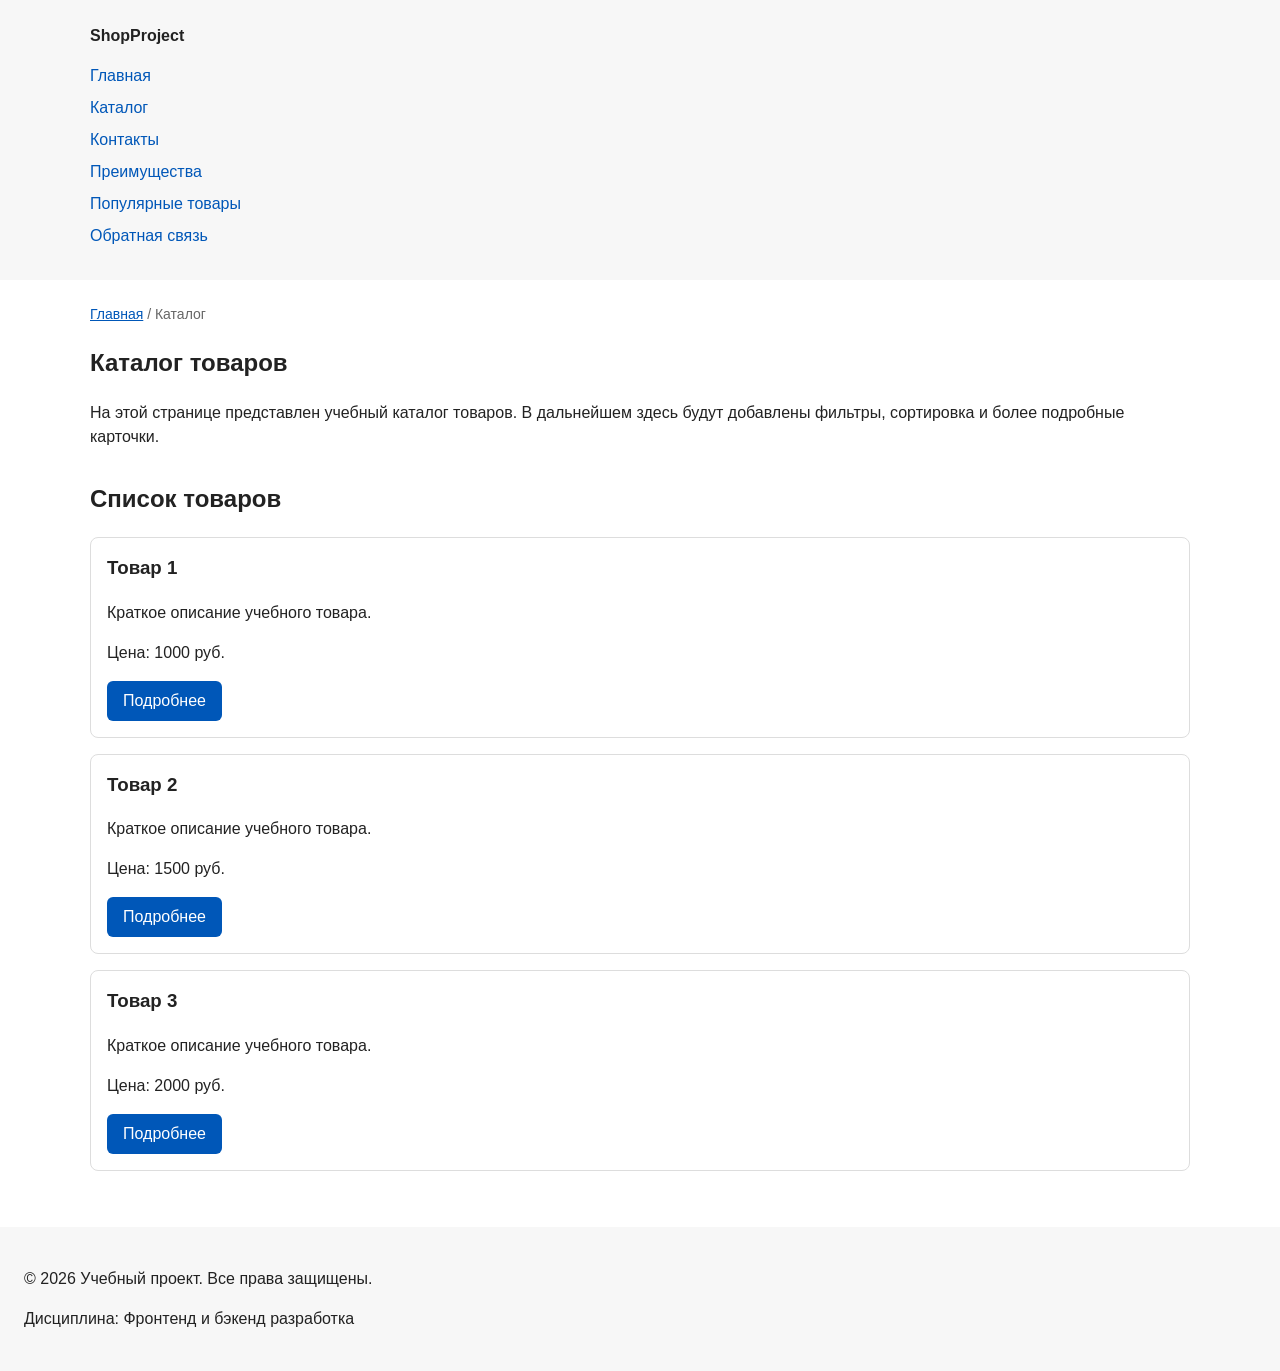
==== catalog.html @ 977b0209 "feat: add multi-page structure navigation and anchors" ====
<!DOCTYPE html>
<html lang="ru">
<head>
  <meta charset="UTF-8">
  <meta name="viewport" content="width=device-width, initial-scale=1.0">
  <meta name="description" content="Каталог товаров учебного интернет-магазина.">
  <meta property="og:type" content="website">
  <meta property="og:title" content="Каталог товаров — Учебный интернет-магазин">
  <meta property="og:description" content="Каталог товаров учебного интернет-магазина.">
  <meta property="og:image" content="https://aleksandr5325.github.io/kr1-html-css-shop/images/preview.jpg">
  <title>Каталог товаров — Учебный интернет-магазин</title>
  <link rel="stylesheet" href="css/style.css">
</head>
<body>
  <header>
    <div class="site-header">
      <a class="site-logo" href="index.html">ShopProject</a>

      <nav class="site-nav" aria-label="Основная навигация">
        <ul class="site-nav__list">
          <li><a href="index.html">Главная</a></li>
          <li><a href="catalog.html">Каталог</a></li>
          <li><a href="contacts.html">Контакты</a></li>
          <li><a href="index.html#advantages">Преимущества</a></li>
          <li><a href="index.html#popular">Популярные товары</a></li>
          <li><a href="index.html#contacts">Обратная связь</a></li>
        </ul>
      </nav>
    </div>
  </header>

  <main>
    <nav class="breadcrumbs" aria-label="Хлебные крошки">
      <a href="index.html">Главная</a>
      <span>Каталог</span>
    </nav>

    <section class="section">
      <h1>Каталог товаров</h1>
      <p>
        На этой странице представлен учебный каталог товаров.
        В дальнейшем здесь будут добавлены фильтры, сортировка и более
        подробные карточки.
      </p>
    </section>

    <section class="section">
      <h2>Список товаров</h2>

      <article class="product-card">
        <h3>Товар 1</h3>
        <p>Краткое описание учебного товара.</p>
        <p>Цена: 1000 руб.</p>
        <a class="button" href="index.html#popular">Подробнее</a>
      </article>

      <article class="product-card">
        <h3>Товар 2</h3>
        <p>Краткое описание учебного товара.</p>
        <p>Цена: 1500 руб.</p>
        <a class="button" href="index.html#popular">Подробнее</a>
      </article>

      <article class="product-card">
        <h3>Товар 3</h3>
        <p>Краткое описание учебного товара.</p>
        <p>Цена: 2000 руб.</p>
        <a class="button" href="index.html#popular">Подробнее</a>
      </article>
    </section>
  </main>

  <footer>
    <p>&copy; 2026 Учебный проект. Все права защищены.</p>
    <p>Дисциплина: Фронтенд и бэкенд разработка</p>
  </footer>
</body>
</html>
---- css/style.css ----
/* ===============================
   1. Переменные проекта
   =============================== */

:root {
  /* Основные цвета проекта */
  --color-bg: #ffffff;
  --color-text: #222222;
  --color-muted: #666666;
  --color-primary: #0057b8;
  --color-primary-dark: #003f86;
  --color-border: #dddddd;
  --color-surface: #f7f7f7;
  --color-surface-accent: #eef5ff;
  --color-danger: #b00020;
  --color-success: #168a2f;
  --color-success-bg: #eefaf0;
  --color-white: #ffffff;

  /* Отступы */
  --space-xs: 4px;
  --space-sm: 8px;
  --space-md: 16px;
  --space-lg: 24px;
  --space-xl: 32px;

  /* Скругления */
  --radius-sm: 6px;
  --radius-md: 8px;
  --radius-lg: 12px;

  /* Размеры */
  --container-width: 1100px;
}


/* ===============================
   2. Базовые стили
   =============================== */

/* 
  Универсальное правило для всех элементов.
  border-box делает расчёт размеров более понятным:
  width включает content, padding и border.
*/
* {
  box-sizing: border-box;
}

html {
  scroll-behavior: smooth;
}

:target {
  outline: 2px dashed var(--color-primary);
  outline-offset: 4px;
}


/*
  Убираем стандартный внешний отступ браузера у body.
  Без этого вокруг страницы может появиться белая рамка.
*/
body {
  margin: 0;
  font-family: Arial, sans-serif;
  line-height: 1.5;
  color: var(--color-text);
  background-color: var(--color-bg);
}

/*
  Задаём внутренние отступы для основных областей страницы.
  Это делает содержимое визуально отделённым от краёв окна браузера.
*/
header,
main,
footer {
  padding: var(--space-lg);
}

/*
  Оформляем шапку страницы.
  Пока используется простой светло-серый фон.
*/
header {
  background-color: var(--color-surface);
}

/*
  Оформляем подвал страницы тем же фоном,
  чтобы визуально отделить его от основного содержимого.
*/
footer {
  background-color: var(--color-surface);
}


/* ===============================
   3. Общие элементы интерфейса
   =============================== */

a {
  color: var(--color-primary);
}

a:hover {
  color: var(--color-primary-dark);
}

a:focus-visible {
  outline: 2px solid var(--color-primary);
  outline-offset: 3px;
}


/*
  Ограничиваем ширину содержимого шапки,
  чтобы оно не растягивалось слишком сильно на широких экранах.
*/
.site-header {
  max-width: 1100px;
  margin: 0 auto;
}

/*
  Оформляем текстовый логотип.
*/
.site-logo {
  font-weight: bold;
  text-decoration: none;
  color: #222222;
}

/*
  Убираем стандартные отступы и маркеры списка навигации.
*/
.site-nav__list {
  padding: 0;
  margin: 16px 0 0;
  list-style: none;
}

/*
  Добавляем расстояние между пунктами меню.
*/
.site-nav__list li {
  margin-bottom: 8px;
}

/*
  Оформляем ссылки меню.
*/
.site-nav__list a {
  color: #0057b8;
  text-decoration: none;
}

/*
  При наведении мыши подчёркиваем ссылку.
  Подробно состояния интерфейса будут рассмотрены в практической работе 1.7.
*/
.site-nav__list a:hover {
  text-decoration: underline;
}

.breadcrumbs {
  max-width: var(--container-width);
  margin: 0 auto var(--space-md);
  font-size: 14px;
  color: var(--color-muted);
}

.breadcrumbs a {
  color: var(--color-primary);
}

.breadcrumbs span::before {
  content: " / ";
  color: var(--color-muted);
}


/*
  Пока это обычная ссылка, но визуально она оформляется как кнопка.
*/
.button {
  display: inline-block;
  padding: var(--space-sm) var(--space-md);
  color: var(--color-white);
  background-color: var(--color-primary);
  text-decoration: none;
  border: none;
  border-radius: var(--radius-sm);
  cursor: pointer;
}


/*
  Простое состояние наведения для кнопки.
*/
.button:hover {
  background-color: var(--color-primary-dark);
}

.button:focus-visible {
  outline: 2px solid var(--color-primary);
  outline-offset: 3px;
}

.button:disabled {
  opacity: 0.6;
  cursor: not-allowed;
}


/* ===============================
   4. Компоненты страницы
   =============================== */

/*
  Hero-блок — первый крупный блок страницы.
  Он визуально отделяется от остальных разделов фоном и отступами.
*/
.hero {
  max-width: var(--container-width);
  margin: 0 auto var(--space-xl);
  padding: var(--space-xl) var(--space-lg);
  background-color: var(--color-surface-accent);
  border-radius: var(--radius-lg);
}


/*
  Общий класс для разделов страницы.
*/
.section {
  max-width: var(--container-width);
  margin: 0 auto var(--space-xl);
}


/*
  Убираем лишний верхний отступ у заголовков разделов.
*/
.section h2 {
  margin-top: 0;
}

/*
  Карточка товара — самостоятельный блок.
  На следующих занятиях карточки будут доработаны и выстроены в сетку.
*/
.product-card {
  margin-bottom: var(--space-md);
  padding: var(--space-md);
  border: 1px solid var(--color-border);
  border-radius: var(--radius-md);
  background-color: var(--color-bg);
}

.product-card:hover {
  border-color: var(--color-primary);
}


/*
  Убираем лишний верхний отступ у заголовка карточки.
*/
.product-card h3 {
  margin-top: 0;
}

/*
  Дополнительный информационный блок.
*/
.aside-info {
  max-width: var(--container-width);
  margin: 0 auto var(--space-xl);
  padding: var(--space-md);
  border-left: 4px solid var(--color-primary);
  background-color: var(--color-surface);
}



/* ===============================
   5. Форма и модальное окно
   =============================== */

/*
  Модальное окно.
  Элемент dialog сам умеет открываться поверх страницы.
*/
.order-dialog {
  width: min(100% - 32px, 560px);
  padding: var(--space-lg);
  border: none;
  border-radius: var(--radius-lg);
}


/*
  Затемнение фона за модальным окном.
*/
.order-dialog::backdrop {
  background-color: rgba(0, 0, 0, 0.5);
}

/*
  Поле формы.
  Каждый блок получает нижний отступ.
*/
.form-field {
  margin-bottom: var(--space-md);
}


/*
  Подпись поля.
*/
.form-field label {
  display: block;
  margin-bottom: var(--space-xs);
}


/*
  Основные поля формы.
*/
.form-field input,
.form-field select,
.form-field textarea {
  width: 100%;
  padding: 10px 12px;
  border: 1px solid var(--color-border);
  border-radius: var(--radius-sm);
  font: inherit;
}


/*
  Checkbox не должен занимать всю ширину.
*/
.form-field input[type="checkbox"] {
  width: auto;
}

/*
  Подсказка под полем телефона.
*/
.form-field small {
  display: block;
  margin-top: var(--space-xs);
  color: var(--color-muted);
}


/*
  Видимый фокус для клавиатурной навигации.
*/

.form-field input:hover,
.form-field select:hover,
.form-field textarea:hover {
  border-color: var(--color-primary);
}


.form-field input:focus-visible,
.form-field select:focus-visible,
.form-field textarea:focus-visible,
.form-actions button:focus-visible {
  outline: 2px solid var(--color-primary);
  outline-offset: 3px;
}


/*
  Подсветка ошибочных полей.
  Атрибут aria-invalid будет добавляться через JavaScript.
*/

.form-field [aria-invalid="true"] {
  border-color: var(--color-danger);
}


/*
  Кнопки формы.
*/
.form-actions {
  display: flex;
  gap: 12px;
  margin-top: 20px;
}

/*
  Сообщение об успешной отправке.
*/
.success-message {
  max-width: var(--container-width);
  margin: var(--space-lg) auto;
  padding: var(--space-md);
  border-left: 4px solid var(--color-success);
  background-color: var(--color-success-bg);
}
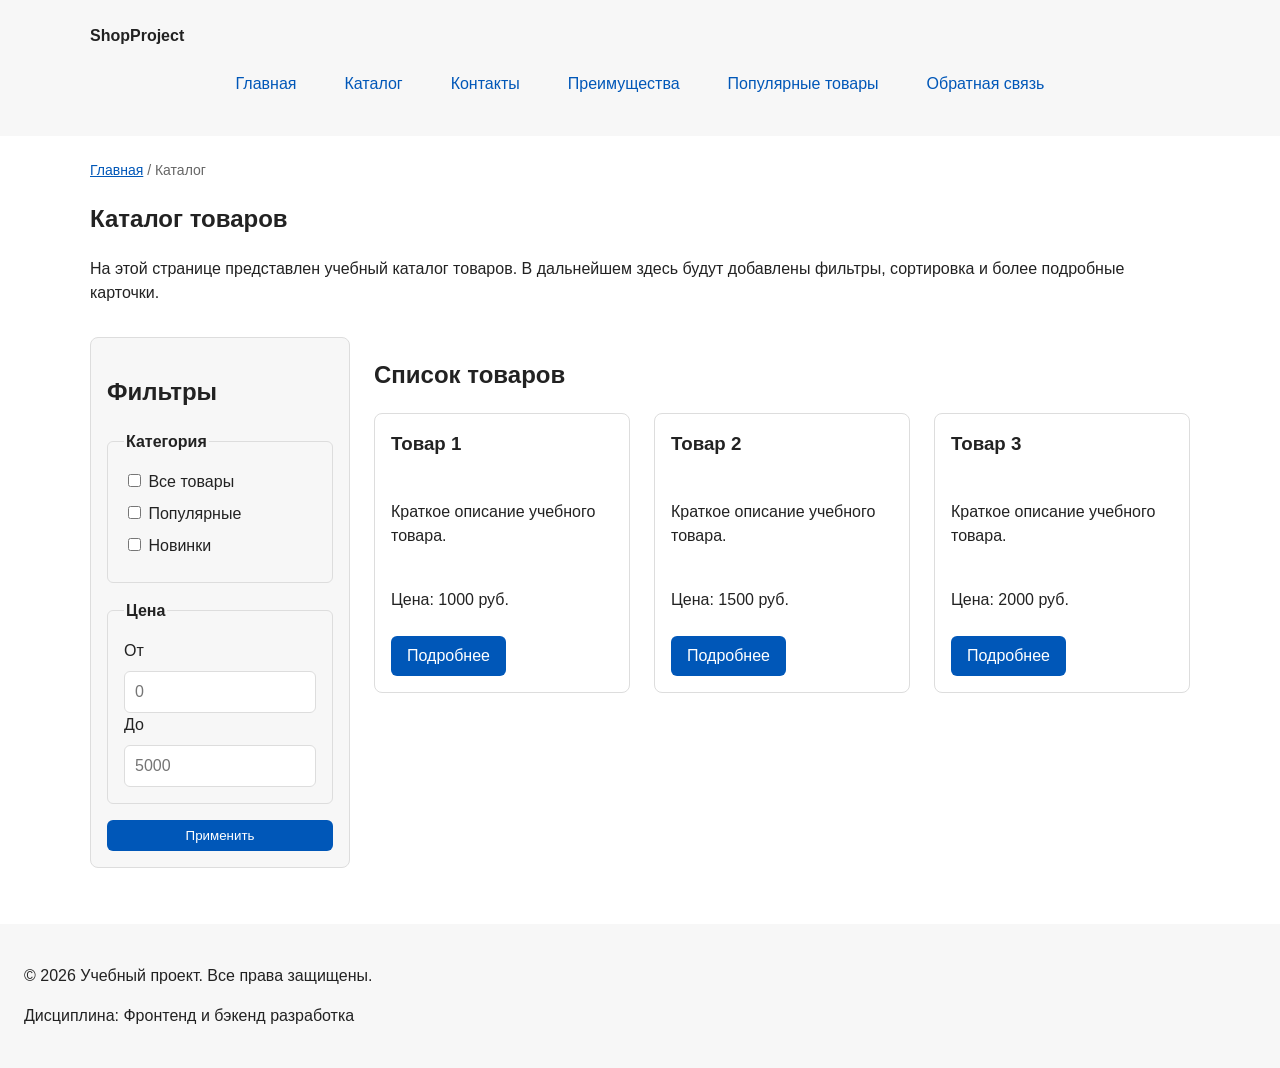
==== commit bb22d5fa: "feat: add flex navigation and grid catalog layout" ====
--- a/catalog.html
+++ b/catalog.html
@@ -44,29 +44,70 @@
       </p>
     </section>
 
-    <section class="section">
-      <h2>Список товаров</h2>
+    <section class="catalog-layout">
+      <aside class="catalog-filters">
+        <h2>Фильтры</h2>
 
-      <article class="product-card">
-        <h3>Товар 1</h3>
-        <p>Краткое описание учебного товара.</p>
-        <p>Цена: 1000 руб.</p>
-        <a class="button" href="index.html#popular">Подробнее</a>
-      </article>
+        <form class="filters-form" action="#" method="get">
+          <fieldset>
+            <legend>Категория</legend>
 
-      <article class="product-card">
-        <h3>Товар 2</h3>
-        <p>Краткое описание учебного товара.</p>
-        <p>Цена: 1500 руб.</p>
-        <a class="button" href="index.html#popular">Подробнее</a>
-      </article>
+            <label>
+              <input type="checkbox" name="category" value="all">
+              Все товары
+            </label>
 
-      <article class="product-card">
-        <h3>Товар 3</h3>
-        <p>Краткое описание учебного товара.</p>
-        <p>Цена: 2000 руб.</p>
-        <a class="button" href="index.html#popular">Подробнее</a>
-      </article>
+            <label>
+              <input type="checkbox" name="category" value="popular">
+              Популярные
+            </label>
+
+            <label>
+              <input type="checkbox" name="category" value="new">
+              Новинки
+            </label>
+          </fieldset>
+
+          <fieldset>
+            <legend>Цена</legend>
+
+            <label for="price-from">От</label>
+            <input id="price-from" name="price-from" type="number" min="0" placeholder="0">
+
+            <label for="price-to">До</label>
+            <input id="price-to" name="price-to" type="number" min="0" placeholder="5000">
+          </fieldset>
+
+          <button class="button" type="submit">Применить</button>
+        </form>
+      </aside>
+
+      <section class="catalog-products">
+        <h2>Список товаров</h2>
+
+        <div class="products-grid">
+          <article class="product-card">
+            <h3>Товар 1</h3>
+            <p>Краткое описание учебного товара.</p>
+            <p>Цена: 1000 руб.</p>
+            <a class="button" href="index.html#popular">Подробнее</a>
+          </article>
+
+          <article class="product-card">
+            <h3>Товар 2</h3>
+            <p>Краткое описание учебного товара.</p>
+            <p>Цена: 1500 руб.</p>
+            <a class="button" href="index.html#popular">Подробнее</a>
+          </article>
+
+          <article class="product-card">
+            <h3>Товар 3</h3>
+            <p>Краткое описание учебного товара.</p>
+            <p>Цена: 2000 руб.</p>
+            <a class="button" href="index.html#popular">Подробнее</a>
+          </article>
+        </div>
+      </section>
     </section>
   </main>
 
--- a/css/style.css
+++ b/css/style.css
@@ -136,10 +136,16 @@
   Убираем стандартные отступы и маркеры списка навигации.
 */
 .site-nav__list {
+  display: flex;
+  flex-wrap: wrap;
+  justify-content: center;
+  align-items: center;
+  gap: var(--space-md);
   padding: 0;
-  margin: 16px 0 0;
+  margin: var(--space-md) 0 0;
   list-style: none;
 }
+
 
 /*
   Добавляем расстояние между пунктами меню.
@@ -152,17 +158,23 @@
   Оформляем ссылки меню.
 */
 .site-nav__list a {
-  color: #0057b8;
+  display: inline-block;
+  padding: var(--space-sm) var(--space-md);
+  color: var(--color-primary);
   text-decoration: none;
-}
+  border-radius: var(--radius-sm);
+}
+
 
 /*
   При наведении мыши подчёркиваем ссылку.
   Подробно состояния интерфейса будут рассмотрены в практической работе 1.7.
 */
 .site-nav__list a:hover {
-  text-decoration: underline;
-}
+  color: var(--color-white);
+  background-color: var(--color-primary);
+}
+
 
 .breadcrumbs {
   max-width: var(--container-width);
@@ -247,17 +259,33 @@
   margin-top: 0;
 }
 
+.products-grid {
+  display: grid;
+  grid-template-columns: repeat(3, 1fr);
+  gap: var(--space-lg);
+}
+
+
 /*
   Карточка товара — самостоятельный блок.
   На следующих занятиях карточки будут доработаны и выстроены в сетку.
 */
 .product-card {
-  margin-bottom: var(--space-md);
+  display: flex;
+  flex-direction: column;
+  gap: var(--space-sm);
+  margin-bottom: 0;
   padding: var(--space-md);
   border: 1px solid var(--color-border);
   border-radius: var(--radius-md);
   background-color: var(--color-bg);
 }
+
+.product-card .button {
+  margin-top: auto;
+  align-self: flex-start;
+}
+
 
 .product-card:hover {
   border-color: var(--color-primary);
@@ -405,3 +433,84 @@
   border-left: 4px solid var(--color-success);
   background-color: var(--color-success-bg);
 }
+
+
+/* ===============================
+   6. Страница каталога
+   =============================== */
+
+/*
+  Раскладка каталога: фильтры слева (260px), товары справа (всё остальное место).
+  Области сетки названы через grid-template-areas.
+*/
+.catalog-layout {
+  max-width: var(--container-width);
+  margin: 0 auto var(--space-xl);
+  display: grid;
+  grid-template-columns: 260px 1fr;
+  grid-template-areas: "filters products";
+  gap: var(--space-lg);
+}
+
+/*
+  Боковая панель с фильтрами — область filters.
+*/
+.catalog-filters {
+  grid-area: filters;
+  padding: var(--space-md);
+  border: 1px solid var(--color-border);
+  border-radius: var(--radius-md);
+  background-color: var(--color-surface);
+}
+
+/*
+  Список товаров — область products.
+*/
+.catalog-products {
+  grid-area: products;
+}
+
+/*
+  Форма фильтров: группы полей идут столбиком,
+  расстояние между ними задаёт gap.
+*/
+.filters-form {
+  display: grid;
+  gap: var(--space-md);
+}
+
+/*
+  Группа полей (категория, цена) в рамке.
+*/
+.filters-form fieldset {
+  margin: 0;
+  padding: var(--space-md);
+  border: 1px solid var(--color-border);
+  border-radius: var(--radius-sm);
+}
+
+/*
+  Заголовок группы полей.
+*/
+.filters-form legend {
+  font-weight: 700;
+}
+
+/*
+  Каждая подпись с новой строки.
+*/
+.filters-form label {
+  display: block;
+  margin-bottom: var(--space-sm);
+}
+
+/*
+  Числовые поля цены — в едином стиле с полями формы заявки.
+*/
+.filters-form input[type="number"] {
+  width: 100%;
+  padding: 8px 10px;
+  border: 1px solid var(--color-border);
+  border-radius: var(--radius-sm);
+  font: inherit;
+}
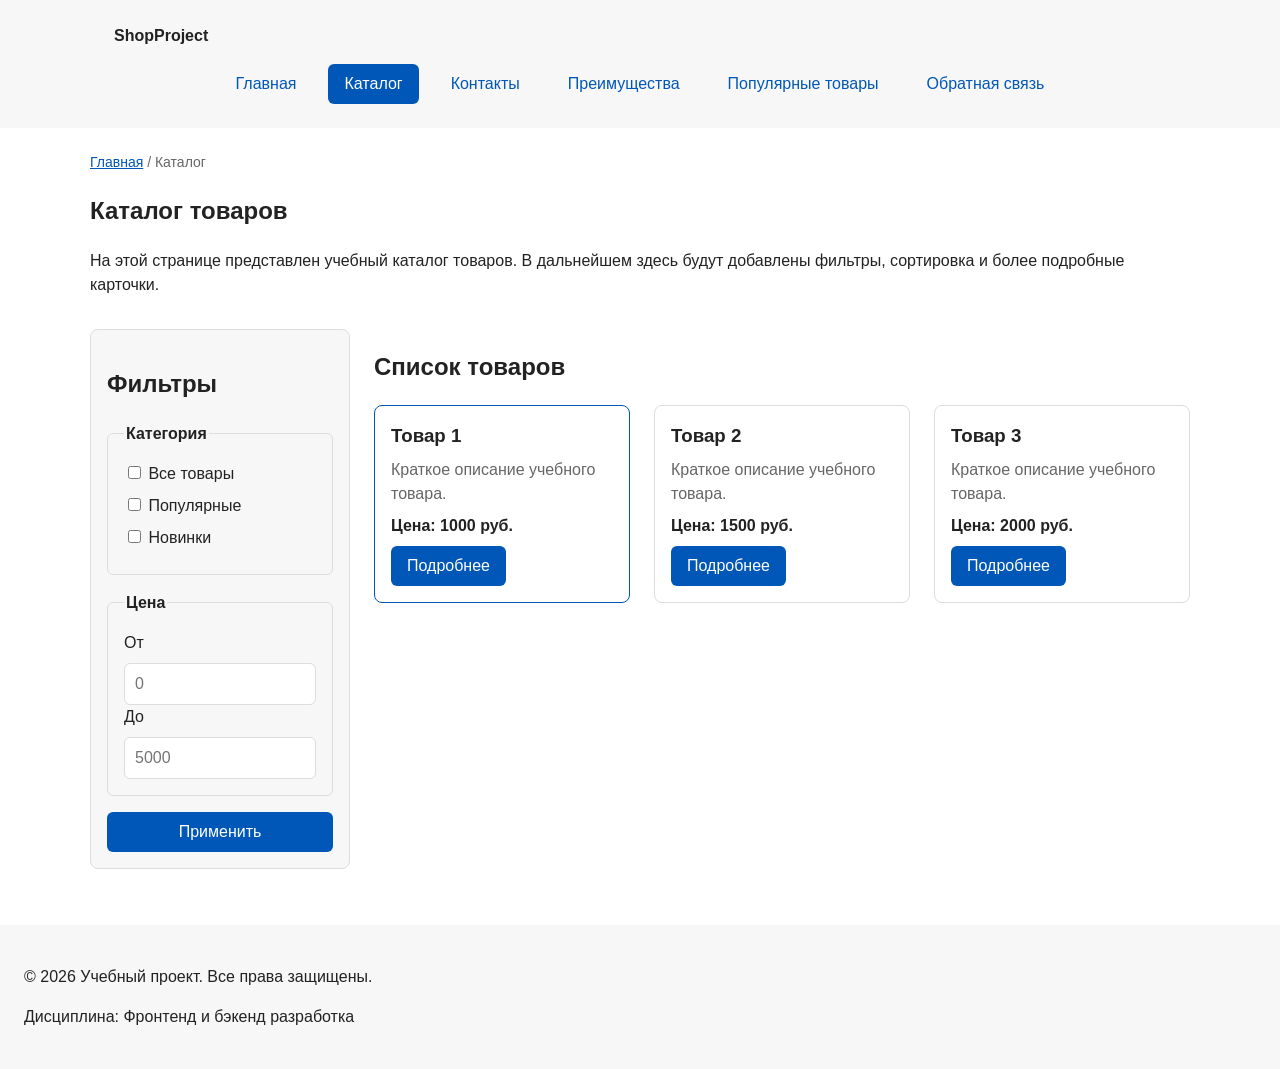
==== commit 06758bc1: "refactor: apply BEM naming to CSS classes" ====
--- a/catalog.html
+++ b/catalog.html
@@ -12,18 +12,18 @@
   <link rel="stylesheet" href="css/style.css">
 </head>
 <body>
-  <header>
-    <div class="site-header">
-      <a class="site-logo" href="index.html">ShopProject</a>
+  <header class="site-header">
+    <div class="site-header__inner">
+      <a class="site-header__logo" href="index.html">ShopProject</a>
 
       <nav class="site-nav" aria-label="Основная навигация">
         <ul class="site-nav__list">
-          <li><a href="index.html">Главная</a></li>
-          <li><a href="catalog.html">Каталог</a></li>
-          <li><a href="contacts.html">Контакты</a></li>
-          <li><a href="index.html#advantages">Преимущества</a></li>
-          <li><a href="index.html#popular">Популярные товары</a></li>
-          <li><a href="index.html#contacts">Обратная связь</a></li>
+          <li class="site-nav__item"><a class="site-nav__link" href="index.html">Главная</a></li>
+          <li class="site-nav__item"><a class="site-nav__link site-nav__link--active" href="catalog.html">Каталог</a></li>
+          <li class="site-nav__item"><a class="site-nav__link" href="contacts.html">Контакты</a></li>
+          <li class="site-nav__item"><a class="site-nav__link" href="index.html#advantages">Преимущества</a></li>
+          <li class="site-nav__item"><a class="site-nav__link" href="index.html#popular">Популярные товары</a></li>
+          <li class="site-nav__item"><a class="site-nav__link" href="index.html#contacts">Обратная связь</a></li>
         </ul>
       </nav>
     </div>
@@ -31,8 +31,8 @@
 
   <main>
     <nav class="breadcrumbs" aria-label="Хлебные крошки">
-      <a href="index.html">Главная</a>
-      <span>Каталог</span>
+      <a class="breadcrumbs__link" href="index.html">Главная</a>
+      <span class="breadcrumbs__current">Каталог</span>
     </nav>
 
     <section class="section">
@@ -78,7 +78,7 @@
             <input id="price-to" name="price-to" type="number" min="0" placeholder="5000">
           </fieldset>
 
-          <button class="button" type="submit">Применить</button>
+          <button class="button button--primary" type="submit">Применить</button>
         </form>
       </aside>
 
@@ -86,32 +86,32 @@
         <h2>Список товаров</h2>
 
         <div class="products-grid">
-          <article class="product-card">
-            <h3>Товар 1</h3>
-            <p>Краткое описание учебного товара.</p>
-            <p>Цена: 1000 руб.</p>
-            <a class="button" href="index.html#popular">Подробнее</a>
+          <article class="product-card product-card--featured">
+            <h3 class="product-card__title">Товар 1</h3>
+            <p class="product-card__description">Краткое описание учебного товара.</p>
+            <p class="product-card__price">Цена: 1000 руб.</p>
+            <a class="button button--primary product-card__button" href="index.html#popular">Подробнее</a>
           </article>
 
           <article class="product-card">
-            <h3>Товар 2</h3>
-            <p>Краткое описание учебного товара.</p>
-            <p>Цена: 1500 руб.</p>
-            <a class="button" href="index.html#popular">Подробнее</a>
+            <h3 class="product-card__title">Товар 2</h3>
+            <p class="product-card__description">Краткое описание учебного товара.</p>
+            <p class="product-card__price">Цена: 1500 руб.</p>
+            <a class="button button--primary product-card__button" href="index.html#popular">Подробнее</a>
           </article>
 
           <article class="product-card">
-            <h3>Товар 3</h3>
-            <p>Краткое описание учебного товара.</p>
-            <p>Цена: 2000 руб.</p>
-            <a class="button" href="index.html#popular">Подробнее</a>
+            <h3 class="product-card__title">Товар 3</h3>
+            <p class="product-card__description">Краткое описание учебного товара.</p>
+            <p class="product-card__price">Цена: 2000 руб.</p>
+            <a class="button button--primary product-card__button" href="index.html#popular">Подробнее</a>
           </article>
         </div>
       </section>
     </section>
   </main>
 
-  <footer>
+  <footer class="site-footer">
     <p>&copy; 2026 Учебный проект. Все права защищены.</p>
     <p>Дисциплина: Фронтенд и бэкенд разработка</p>
   </footer>
--- a/css/style.css
+++ b/css/style.css
@@ -72,26 +72,18 @@
 /*
   Задаём внутренние отступы для основных областей страницы.
   Это делает содержимое визуально отделённым от краёв окна браузера.
-*/
-header,
-main,
-footer {
+  Отступы шапки и подвала задаются в блоках .site-header и .site-footer.
+*/
+main {
   padding: var(--space-lg);
 }
 
 /*
-  Оформляем шапку страницы.
-  Пока используется простой светло-серый фон.
-*/
-header {
-  background-color: var(--color-surface);
-}
-
-/*
-  Оформляем подвал страницы тем же фоном,
-  чтобы визуально отделить его от основного содержимого.
-*/
-footer {
+  Подвал сайта — блок site-footer.
+  Тот же фон, что у шапки, визуально отделяет его от основного содержимого.
+*/
+.site-footer {
+  padding: var(--space-lg);
   background-color: var(--color-surface);
 }
 
@@ -115,25 +107,35 @@
 
 
 /*
-  Ограничиваем ширину содержимого шапки,
+  Шапка сайта — блок site-header.
+  Фон тянется на всю ширину окна.
+*/
+.site-header {
+  background-color: var(--color-surface);
+}
+
+/*
+  Внутренний контейнер шапки: ограничиваем ширину содержимого,
   чтобы оно не растягивалось слишком сильно на широких экранах.
 */
-.site-header {
-  max-width: 1100px;
+.site-header__inner {
+  max-width: var(--container-width);
   margin: 0 auto;
-}
-
-/*
-  Оформляем текстовый логотип.
-*/
-.site-logo {
-  font-weight: bold;
+  padding: var(--space-lg);
+}
+
+/*
+  Текстовый логотип.
+*/
+.site-header__logo {
+  font-weight: 700;
+  color: var(--color-text);
   text-decoration: none;
-  color: #222222;
-}
-
-/*
-  Убираем стандартные отступы и маркеры списка навигации.
+}
+
+/*
+  Основная навигация — блок site-nav.
+  Список пунктов меню выстраивается в строку через Flexbox.
 */
 .site-nav__list {
   display: flex;
@@ -146,18 +148,10 @@
   list-style: none;
 }
 
-
-/*
-  Добавляем расстояние между пунктами меню.
-*/
-.site-nav__list li {
-  margin-bottom: 8px;
-}
-
-/*
-  Оформляем ссылки меню.
-*/
-.site-nav__list a {
+/*
+  Ссылка меню.
+*/
+.site-nav__link {
   display: inline-block;
   padding: var(--space-sm) var(--space-md);
   color: var(--color-primary);
@@ -165,12 +159,23 @@
   border-radius: var(--radius-sm);
 }
 
-
-/*
-  При наведении мыши подчёркиваем ссылку.
-  Подробно состояния интерфейса будут рассмотрены в практической работе 1.7.
-*/
-.site-nav__list a:hover {
+/*
+  При наведении ссылка заливается основным цветом.
+*/
+.site-nav__link:hover {
+  color: var(--color-white);
+  background-color: var(--color-primary);
+}
+
+.site-nav__link:focus-visible {
+  outline: 2px solid var(--color-primary);
+  outline-offset: 3px;
+}
+
+/*
+  Модификатор: пункт меню текущей страницы.
+*/
+.site-nav__link--active {
   color: var(--color-white);
   background-color: var(--color-primary);
 }
@@ -183,36 +188,60 @@
   color: var(--color-muted);
 }
 
-.breadcrumbs a {
+.breadcrumbs__link {
   color: var(--color-primary);
 }
 
-.breadcrumbs span::before {
+.breadcrumbs__current::before {
   content: " / ";
   color: var(--color-muted);
 }
 
 
 /*
-  Пока это обычная ссылка, но визуально она оформляется как кнопка.
+  Кнопка — самостоятельный блок button.
+  Базовый класс задаёт размеры и форму, цвет задают модификаторы.
+  Используется и для <button>, и для ссылок <a>, оформленных как кнопка.
 */
 .button {
   display: inline-block;
   padding: var(--space-sm) var(--space-md);
+  border: none;
+  border-radius: var(--radius-sm);
+  font: inherit;
+  text-decoration: none;
+  cursor: pointer;
+}
+
+/*
+  Модификатор: основная кнопка.
+*/
+.button--primary {
   color: var(--color-white);
   background-color: var(--color-primary);
-  text-decoration: none;
-  border: none;
-  border-radius: var(--radius-sm);
-  cursor: pointer;
-}
-
-
-/*
-  Простое состояние наведения для кнопки.
-*/
-.button:hover {
+}
+
+/*
+  color нужен для ссылок-кнопок: иначе при наведении
+  срабатывает общее правило a:hover и текст сливается с фоном.
+*/
+.button--primary:hover {
+  color: var(--color-white);
   background-color: var(--color-primary-dark);
+}
+
+/*
+  Модификатор: второстепенная кнопка.
+*/
+.button--secondary {
+  color: var(--color-primary);
+  background-color: transparent;
+  border: 1px solid var(--color-primary);
+}
+
+.button--secondary:hover {
+  color: var(--color-white);
+  background-color: var(--color-primary);
 }
 
 .button:focus-visible {
@@ -220,7 +249,11 @@
   outline-offset: 3px;
 }
 
-.button:disabled {
+/*
+  Отключённая кнопка: атрибут disabled или модификатор.
+*/
+.button:disabled,
+.button--disabled {
   opacity: 0.6;
   cursor: not-allowed;
 }
@@ -267,36 +300,62 @@
 
 
 /*
-  Карточка товара — самостоятельный блок.
-  На следующих занятиях карточки будут доработаны и выстроены в сетку.
+  Карточка товара — блок product-card.
+  Используется на главной странице и в каталоге.
 */
 .product-card {
   display: flex;
   flex-direction: column;
   gap: var(--space-sm);
-  margin-bottom: 0;
   padding: var(--space-md);
   border: 1px solid var(--color-border);
   border-radius: var(--radius-md);
   background-color: var(--color-bg);
 }
 
-.product-card .button {
+.product-card:hover {
+  border-color: var(--color-primary);
+}
+
+/*
+  Модификаторы карточки: выделенная и со скидкой.
+*/
+.product-card--featured {
+  border-color: var(--color-primary);
+}
+
+.product-card--discount {
+  border-color: var(--color-danger);
+}
+
+/*
+  Элементы карточки.
+*/
+.product-card__title {
+  margin: 0;
+  color: var(--color-text);
+}
+
+.product-card__description {
+  margin: 0;
+  color: var(--color-muted);
+}
+
+.product-card__price {
+  margin: 0;
+  font-weight: 700;
+}
+
+.product-card--discount .product-card__price {
+  color: var(--color-danger);
+}
+
+/*
+  Кнопка прижимается к нижней части карточки.
+*/
+.product-card__button {
   margin-top: auto;
   align-self: flex-start;
-}
-
-
-.product-card:hover {
-  border-color: var(--color-primary);
-}
-
-
-/*
-  Убираем лишний верхний отступ у заголовка карточки.
-*/
-.product-card h3 {
-  margin-top: 0;
 }
 
 /*
@@ -336,29 +395,34 @@
 }
 
 /*
-  Поле формы.
-  Каждый блок получает нижний отступ.
-*/
-.form-field {
+  Заголовок модального окна.
+*/
+.order-dialog__title {
+  margin-top: 0;
+}
+
+/*
+  Форма заявки — блок order-form.
+  Поле формы: каждая группа «подпись + поле» получает нижний отступ.
+*/
+.order-form__field {
   margin-bottom: var(--space-md);
 }
 
-
 /*
   Подпись поля.
 */
-.form-field label {
+.order-form__label {
   display: block;
   margin-bottom: var(--space-xs);
 }
 
-
 /*
   Основные поля формы.
 */
-.form-field input,
-.form-field select,
-.form-field textarea {
+.order-form__input,
+.order-form__select,
+.order-form__textarea {
   width: 100%;
   padding: 10px 12px;
   border: 1px solid var(--color-border);
@@ -366,61 +430,48 @@
   font: inherit;
 }
 
-
-/*
-  Checkbox не должен занимать всю ширину.
-*/
-.form-field input[type="checkbox"] {
-  width: auto;
+.order-form__input:hover,
+.order-form__select:hover,
+.order-form__textarea:hover {
+  border-color: var(--color-primary);
+}
+
+/*
+  Видимый фокус для клавиатурной навигации.
+*/
+.order-form__input:focus-visible,
+.order-form__select:focus-visible,
+.order-form__textarea:focus-visible {
+  outline: 2px solid var(--color-primary);
+  outline-offset: 3px;
 }
 
 /*
   Подсказка под полем телефона.
 */
-.form-field small {
+.order-form__hint {
   display: block;
   margin-top: var(--space-xs);
   color: var(--color-muted);
 }
 
-
-/*
-  Видимый фокус для клавиатурной навигации.
-*/
-
-.form-field input:hover,
-.form-field select:hover,
-.form-field textarea:hover {
-  border-color: var(--color-primary);
-}
-
-
-.form-field input:focus-visible,
-.form-field select:focus-visible,
-.form-field textarea:focus-visible,
-.form-actions button:focus-visible {
-  outline: 2px solid var(--color-primary);
-  outline-offset: 3px;
-}
-
-
 /*
   Подсветка ошибочных полей.
-  Атрибут aria-invalid будет добавляться через JavaScript.
-*/
-
-.form-field [aria-invalid="true"] {
+  Атрибут aria-invalid добавляется через JavaScript.
+*/
+.order-form__input[aria-invalid="true"],
+.order-form__select[aria-invalid="true"],
+.order-form__textarea[aria-invalid="true"] {
   border-color: var(--color-danger);
 }
 
-
 /*
   Кнопки формы.
 */
-.form-actions {
+.order-form__actions {
   display: flex;
-  gap: 12px;
-  margin-top: 20px;
+  gap: var(--space-md);
+  margin-top: var(--space-lg);
 }
 
 /*
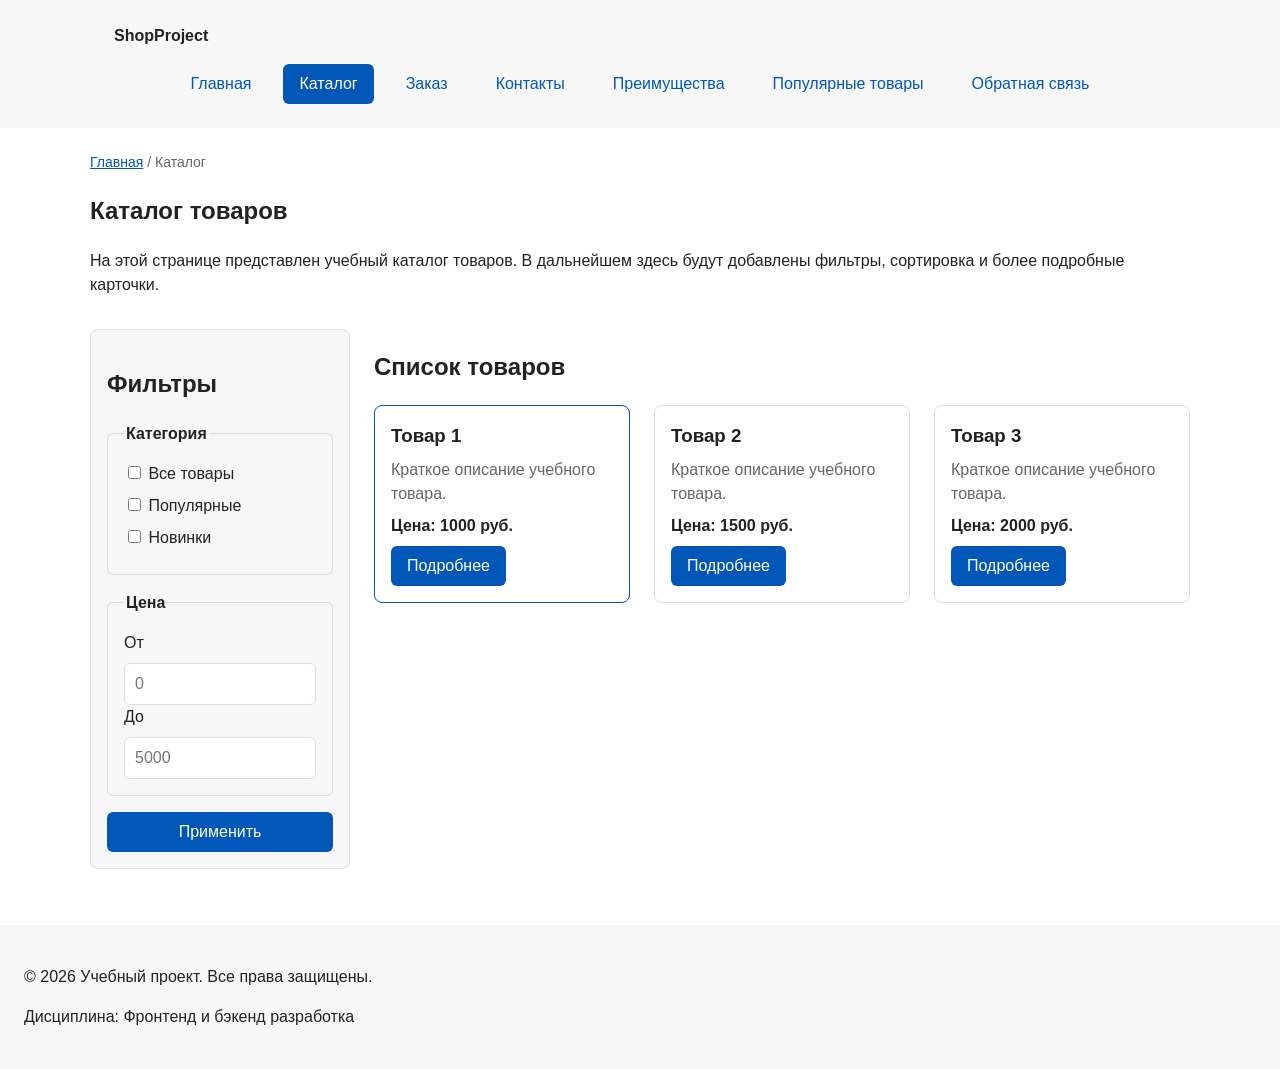
==== commit c1ab703c: "feat: добавил страницу для продукта и формы заказа" ====
--- a/catalog.html
+++ b/catalog.html
@@ -20,6 +20,7 @@
         <ul class="site-nav__list">
           <li class="site-nav__item"><a class="site-nav__link" href="index.html">Главная</a></li>
           <li class="site-nav__item"><a class="site-nav__link site-nav__link--active" href="catalog.html">Каталог</a></li>
+          <li class="site-nav__item"><a class="site-nav__link" href="order.html">Заказ</a></li>
           <li class="site-nav__item"><a class="site-nav__link" href="contacts.html">Контакты</a></li>
           <li class="site-nav__item"><a class="site-nav__link" href="index.html#advantages">Преимущества</a></li>
           <li class="site-nav__item"><a class="site-nav__link" href="index.html#popular">Популярные товары</a></li>
--- a/css/style.css
+++ b/css/style.css
@@ -192,8 +192,15 @@
   color: var(--color-primary);
 }
 
+/*
+  Разделитель «/» перед каждым пунктом, кроме первого:
+  перед второй и следующими ссылками и перед текущей страницей.
+*/
+.breadcrumbs__link + .breadcrumbs__link::before,
 .breadcrumbs__current::before {
-  content: " / ";
+  content: "/";
+  display: inline-block;
+  margin-right: var(--space-xs);
   color: var(--color-muted);
 }
 
@@ -474,6 +481,43 @@
   margin-top: var(--space-lg);
 }
 
+
+/*
+  Модификатор: форма на отдельной странице заказа.
+  Ограничиваем ширину, чтобы поля не растягивались на весь экран.
+*/
+.order-form--page {
+  max-width: 640px;
+}
+
+/*
+  Группа полей формы (fieldset) в рамке.
+*/
+.order-form__group {
+  margin: 0 0 var(--space-lg);
+  padding: var(--space-md) var(--space-lg);
+  border: 1px solid var(--color-border);
+  border-radius: var(--radius-md);
+}
+
+/*
+  Заголовок группы полей.
+*/
+.order-form__legend {
+  padding: 0 var(--space-xs);
+  font-weight: 700;
+}
+
+/*
+  Вариант выбора: кружок и подпись в одну строку.
+*/
+.order-form__option {
+  display: flex;
+  align-items: center;
+  gap: var(--space-sm);
+  margin-bottom: var(--space-sm);
+}
+
 /*
   Сообщение об успешной отправке.
 */
@@ -565,3 +609,89 @@
   border-radius: var(--radius-sm);
   font: inherit;
 }
+
+/* ===============================
+   7. Страница товара
+   =============================== */
+
+/*
+  Блок товара: картинка слева, информация справа.
+  Две равные колонки через CSS Grid.
+*/
+.product {
+  max-width: var(--container-width);
+  margin: 0 auto var(--space-xl);
+  display: grid;
+  grid-template-columns: 1fr 1fr;
+  gap: var(--space-xl);
+  align-items: start;
+}
+
+/*
+  Картинка занимает всю ширину своей колонки,
+  высота подстраивается автоматически.
+*/
+.product__image {
+  width: 100%;
+  height: auto;
+  border: 1px solid var(--color-border);
+  border-radius: var(--radius-lg);
+}
+
+/*
+  Информация о товаре идёт столбиком через Flexbox.
+*/
+.product__info {
+  display: flex;
+  flex-direction: column;
+  align-items: flex-start;
+  gap: var(--space-md);
+}
+
+.product__title {
+  margin: 0;
+}
+
+.product__description {
+  margin: 0;
+  color: var(--color-muted);
+}
+
+.product__price {
+  margin: 0;
+  font-size: 28px;
+  font-weight: 700;
+}
+
+/*
+  Таблица характеристик товара.
+*/
+.product-table {
+  width: 100%;
+  max-width: 600px;
+  border-collapse: collapse;
+}
+
+.product-table caption {
+  margin-bottom: var(--space-sm);
+  color: var(--color-muted);
+  text-align: left;
+}
+
+.product-table th,
+.product-table td {
+  padding: var(--space-sm) var(--space-md);
+  border: 1px solid var(--color-border);
+  text-align: left;
+}
+
+.product-table th {
+  background-color: var(--color-surface-accent);
+}
+
+/*
+  «Зебра»: каждая вторая строка с фоном, чтобы строки было легче читать.
+*/
+.product-table tbody tr:nth-child(even) {
+  background-color: var(--color-surface);
+}
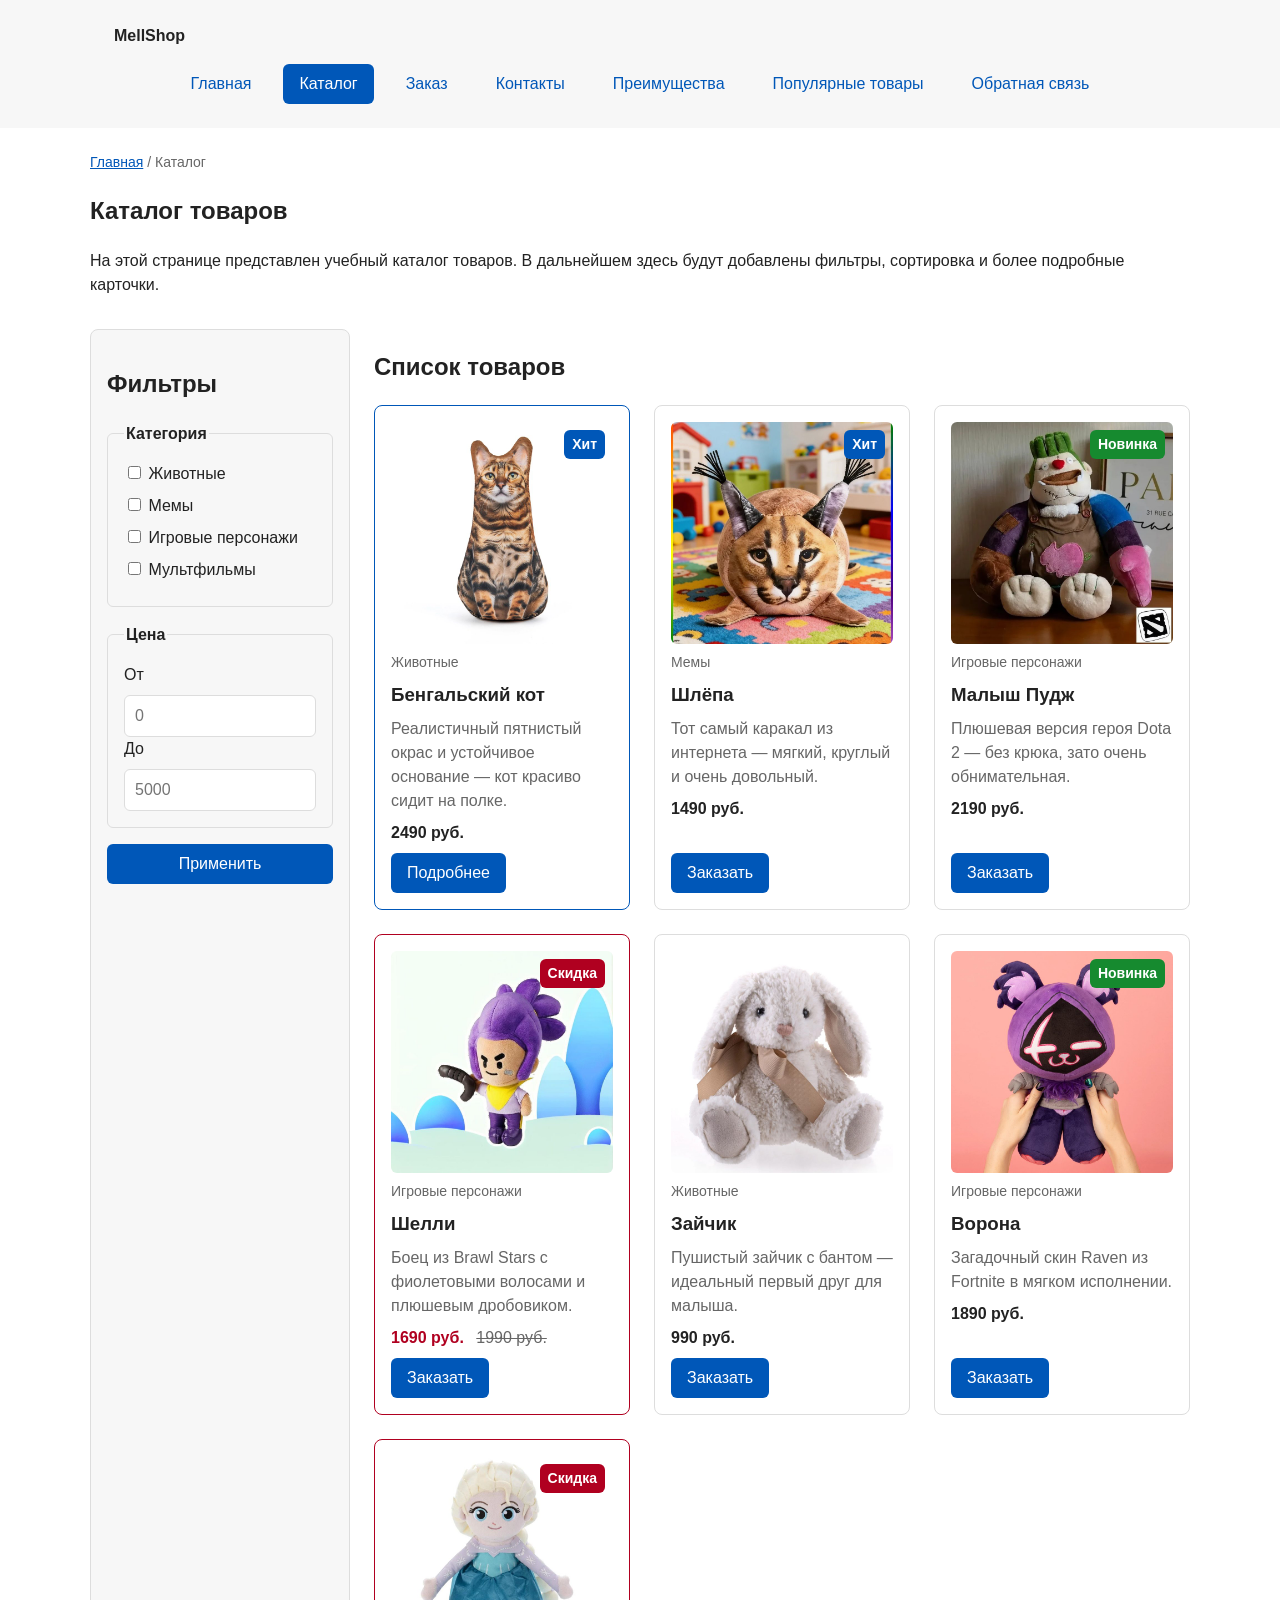
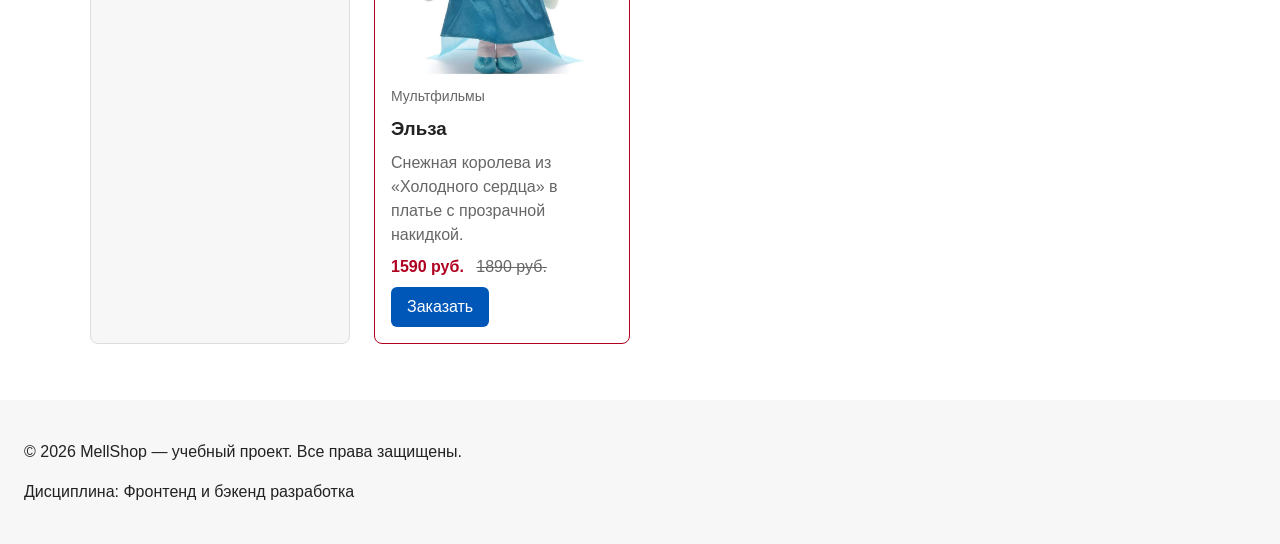
==== commit c8ae254d: "feat: название магазина и описания карточек с бейджом" ====
--- a/catalog.html
+++ b/catalog.html
@@ -3,18 +3,18 @@
 <head>
   <meta charset="UTF-8">
   <meta name="viewport" content="width=device-width, initial-scale=1.0">
-  <meta name="description" content="Каталог товаров учебного интернет-магазина.">
+  <meta name="description" content="Каталог товаров магазина мягких игрушек MellShop.">
   <meta property="og:type" content="website">
-  <meta property="og:title" content="Каталог товаров — Учебный интернет-магазин">
-  <meta property="og:description" content="Каталог товаров учебного интернет-магазина.">
+  <meta property="og:title" content="Каталог товаров — MellShop">
+  <meta property="og:description" content="Каталог товаров магазина мягких игрушек MellShop.">
   <meta property="og:image" content="https://aleksandr5325.github.io/kr1-html-css-shop/images/preview.jpg">
-  <title>Каталог товаров — Учебный интернет-магазин</title>
+  <title>Каталог товаров — MellShop</title>
   <link rel="stylesheet" href="css/style.css">
 </head>
 <body>
   <header class="site-header">
     <div class="site-header__inner">
-      <a class="site-header__logo" href="index.html">ShopProject</a>
+      <a class="site-header__logo" href="index.html">MellShop</a>
 
       <nav class="site-nav" aria-label="Основная навигация">
         <ul class="site-nav__list">
@@ -54,18 +54,23 @@
             <legend>Категория</legend>
 
             <label>
-              <input type="checkbox" name="category" value="all">
-              Все товары
-            </label>
-
-            <label>
-              <input type="checkbox" name="category" value="popular">
-              Популярные
-            </label>
-
-            <label>
-              <input type="checkbox" name="category" value="new">
-              Новинки
+              <input type="checkbox" name="category" value="animals">
+              Животные
+            </label>
+
+            <label>
+              <input type="checkbox" name="category" value="memes">
+              Мемы
+            </label>
+
+            <label>
+              <input type="checkbox" name="category" value="games">
+              Игровые персонажи
+            </label>
+
+            <label>
+              <input type="checkbox" name="category" value="cartoons">
+              Мультфильмы
             </label>
           </fieldset>
 
@@ -88,24 +93,120 @@
 
         <div class="products-grid">
           <article class="product-card product-card--featured">
-            <h3 class="product-card__title">Товар 1</h3>
-            <p class="product-card__description">Краткое описание учебного товара.</p>
-            <p class="product-card__price">Цена: 1000 руб.</p>
-            <a class="button button--primary product-card__button" href="index.html#popular">Подробнее</a>
-          </article>
-
-          <article class="product-card">
-            <h3 class="product-card__title">Товар 2</h3>
-            <p class="product-card__description">Краткое описание учебного товара.</p>
-            <p class="product-card__price">Цена: 1500 руб.</p>
-            <a class="button button--primary product-card__button" href="index.html#popular">Подробнее</a>
-          </article>
-
-          <article class="product-card">
-            <h3 class="product-card__title">Товар 3</h3>
-            <p class="product-card__description">Краткое описание учебного товара.</p>
-            <p class="product-card__price">Цена: 2000 руб.</p>
-            <a class="button button--primary product-card__button" href="index.html#popular">Подробнее</a>
+            <span class="product-card__badge">Хит</span>
+            <img
+              class="product-card__image"
+              src="images/bengal-cat.jpg"
+              alt="Мягкая игрушка — бенгальский кот с пятнистым окрасом"
+              width="800"
+              height="800"
+            >
+            <p class="product-card__category">Животные</p>
+            <h3 class="product-card__title">Бенгальский кот</h3>
+            <p class="product-card__description">Реалистичный пятнистый окрас и устойчивое основание — кот красиво сидит на полке.</p>
+            <p class="product-card__price">2490 руб.</p>
+            <a class="button button--primary product-card__button" href="product.html">Подробнее</a>
+          </article>
+
+          <article class="product-card">
+            <span class="product-card__badge">Хит</span>
+            <img
+              class="product-card__image"
+              src="images/shlepa.jpg"
+              alt="Мягкая игрушка Шлёпа — каракал с большими ушами"
+              width="800"
+              height="800"
+            >
+            <p class="product-card__category">Мемы</p>
+            <h3 class="product-card__title">Шлёпа</h3>
+            <p class="product-card__description">Тот самый каракал из интернета — мягкий, круглый и очень довольный.</p>
+            <p class="product-card__price">1490 руб.</p>
+            <a class="button button--primary product-card__button" href="order.html">Заказать</a>
+          </article>
+
+          <article class="product-card">
+            <span class="product-card__badge product-card__badge--new">Новинка</span>
+            <img
+              class="product-card__image"
+              src="images/pudge.jpg"
+              alt="Мягкая игрушка Малыш Пудж из Dota 2"
+              width="800"
+              height="800"
+            >
+            <p class="product-card__category">Игровые персонажи</p>
+            <h3 class="product-card__title">Малыш Пудж</h3>
+            <p class="product-card__description">Плюшевая версия героя Dota 2 — без крюка, зато очень обнимательная.</p>
+            <p class="product-card__price">2190 руб.</p>
+            <a class="button button--primary product-card__button" href="order.html">Заказать</a>
+          </article>
+
+          <article class="product-card product-card--discount">
+            <span class="product-card__badge product-card__badge--sale">Скидка</span>
+            <img
+              class="product-card__image"
+              src="images/shelly.jpg"
+              alt="Мягкая игрушка Шелли из Brawl Stars с фиолетовыми волосами"
+              width="800"
+              height="800"
+            >
+            <p class="product-card__category">Игровые персонажи</p>
+            <h3 class="product-card__title">Шелли</h3>
+            <p class="product-card__description">Боец из Brawl Stars с фиолетовыми волосами и плюшевым дробовиком.</p>
+            <p class="product-card__price">
+              1690 руб.
+              <s class="product-card__old-price">1990 руб.</s>
+            </p>
+            <a class="button button--primary product-card__button" href="order.html">Заказать</a>
+          </article>
+
+          <article class="product-card">
+            <img
+              class="product-card__image"
+              src="images/bunny.jpg"
+              alt="Белый плюшевый зайчик с бантом"
+              width="800"
+              height="800"
+            >
+            <p class="product-card__category">Животные</p>
+            <h3 class="product-card__title">Зайчик</h3>
+            <p class="product-card__description">Пушистый зайчик с бантом — идеальный первый друг для малыша.</p>
+            <p class="product-card__price">990 руб.</p>
+            <a class="button button--primary product-card__button" href="order.html">Заказать</a>
+          </article>
+
+          <article class="product-card">
+            <span class="product-card__badge product-card__badge--new">Новинка</span>
+            <img
+              class="product-card__image"
+              src="images/raven.jpg"
+              alt="Мягкая игрушка Ворона из Fortnite в фиолетовом капюшоне"
+              width="800"
+              height="800"
+            >
+            <p class="product-card__category">Игровые персонажи</p>
+            <h3 class="product-card__title">Ворона</h3>
+            <p class="product-card__description">Загадочный скин Raven из Fortnite в мягком исполнении.</p>
+            <p class="product-card__price">1890 руб.</p>
+            <a class="button button--primary product-card__button" href="order.html">Заказать</a>
+          </article>
+
+          <article class="product-card product-card--discount">
+            <span class="product-card__badge product-card__badge--sale">Скидка</span>
+            <img
+              class="product-card__image"
+              src="images/elsa.jpg"
+              alt="Мягкая кукла Эльза из «Холодного сердца» в голубом платье"
+              width="800"
+              height="800"
+            >
+            <p class="product-card__category">Мультфильмы</p>
+            <h3 class="product-card__title">Эльза</h3>
+            <p class="product-card__description">Снежная королева из «Холодного сердца» в платье с прозрачной накидкой.</p>
+            <p class="product-card__price">
+              1590 руб.
+              <s class="product-card__old-price">1890 руб.</s>
+            </p>
+            <a class="button button--primary product-card__button" href="order.html">Заказать</a>
           </article>
         </div>
       </section>
@@ -113,7 +214,7 @@
   </main>
 
   <footer class="site-footer">
-    <p>&copy; 2026 Учебный проект. Все права защищены.</p>
+    <p>&copy; 2026 MellShop — учебный проект. Все права защищены.</p>
     <p>Дисциплина: Фронтенд и бэкенд разработка</p>
   </footer>
 </body>
--- a/css/style.css
+++ b/css/style.css
@@ -38,7 +38,7 @@
    2. Базовые стили
    =============================== */
 
-/* 
+/*
   Универсальное правило для всех элементов.
   border-box делает расчёт размеров более понятным:
   width включает content, padding и border.
@@ -55,7 +55,6 @@
   outline: 2px dashed var(--color-primary);
   outline-offset: 4px;
 }
-
 
 /*
   Убираем стандартный внешний отступ браузера у body.
@@ -104,7 +103,6 @@
   outline: 2px solid var(--color-primary);
   outline-offset: 3px;
 }
-
 
 /*
   Шапка сайта — блок site-header.
@@ -180,7 +178,6 @@
   background-color: var(--color-primary);
 }
 
-
 .breadcrumbs {
   max-width: var(--container-width);
   margin: 0 auto var(--space-md);
@@ -203,7 +200,6 @@
   margin-right: var(--space-xs);
   color: var(--color-muted);
 }
-
 
 /*
   Кнопка — самостоятельный блок button.
@@ -282,7 +278,6 @@
   border-radius: var(--radius-lg);
 }
 
-
 /*
   Общий класс для разделов страницы.
 */
@@ -290,7 +285,6 @@
   max-width: var(--container-width);
   margin: 0 auto var(--space-xl);
 }
-
 
 /*
   Убираем лишний верхний отступ у заголовков разделов.
@@ -305,12 +299,12 @@
   gap: var(--space-lg);
 }
 
-
 /*
   Карточка товара — блок product-card.
   Используется на главной странице и в каталоге.
 */
 .product-card {
+  position: relative;
   display: flex;
   flex-direction: column;
   gap: var(--space-sm);
@@ -366,6 +360,63 @@
 }
 
 /*
+  Бейдж «Хит / Новинка / Скидка» в углу карточки.
+  position: absolute вынимает бейдж из потока и прижимает к правому верхнему углу.
+  Отсчёт идёт от карточки, потому что у неё position: relative.
+*/
+.product-card__badge {
+  position: absolute;
+  top: var(--space-lg);
+  right: var(--space-lg);
+  z-index: 1;
+  padding: 4px 8px;
+  font-size: 14px;
+  font-weight: 700;
+  color: var(--color-white);
+  background-color: var(--color-primary);
+  border-radius: var(--radius-sm);
+}
+
+/*
+  Модификаторы бейджа: «Новинка» — зелёный, «Скидка» — красный.
+  «Хит» — вариант по умолчанию (основной цвет).
+*/
+.product-card__badge--new {
+  background-color: var(--color-success);
+}
+
+.product-card__badge--sale {
+  background-color: var(--color-danger);
+}
+
+/*
+  Фото товара на всю ширину карточки.
+*/
+.product-card__image {
+  width: 100%;
+  height: auto;
+  border-radius: var(--radius-sm);
+}
+
+/*
+  Категория товара — мелкий серый текст над названием.
+*/
+.product-card__category {
+  margin: 0;
+  font-size: 14px;
+  color: var(--color-muted);
+}
+
+/*
+  Старая (зачёркнутая) цена рядом с новой.
+*/
+.product-card__old-price {
+  margin-left: var(--space-sm);
+  font-weight: 400;
+  color: var(--color-muted);
+}
+
+/*
   Дополнительный информационный блок.
 */
 .aside-info {
@@ -377,7 +428,6 @@
 }
 
 
-
 /* ===============================
    5. Форма и модальное окно
    =============================== */
@@ -392,7 +442,6 @@
   border: none;
   border-radius: var(--radius-lg);
 }
-
 
 /*
   Затемнение фона за модальным окном.
@@ -481,7 +530,6 @@
   margin-top: var(--space-lg);
 }
 
-
 /*
   Модификатор: форма на отдельной странице заказа.
   Ограничиваем ширину, чтобы поля не растягивались на весь экран.
@@ -610,6 +658,7 @@
   font: inherit;
 }
 
+
 /* ===============================
    7. Страница товара
    =============================== */
@@ -694,4 +743,4 @@
 */
 .product-table tbody tr:nth-child(even) {
   background-color: var(--color-surface);
-}+}
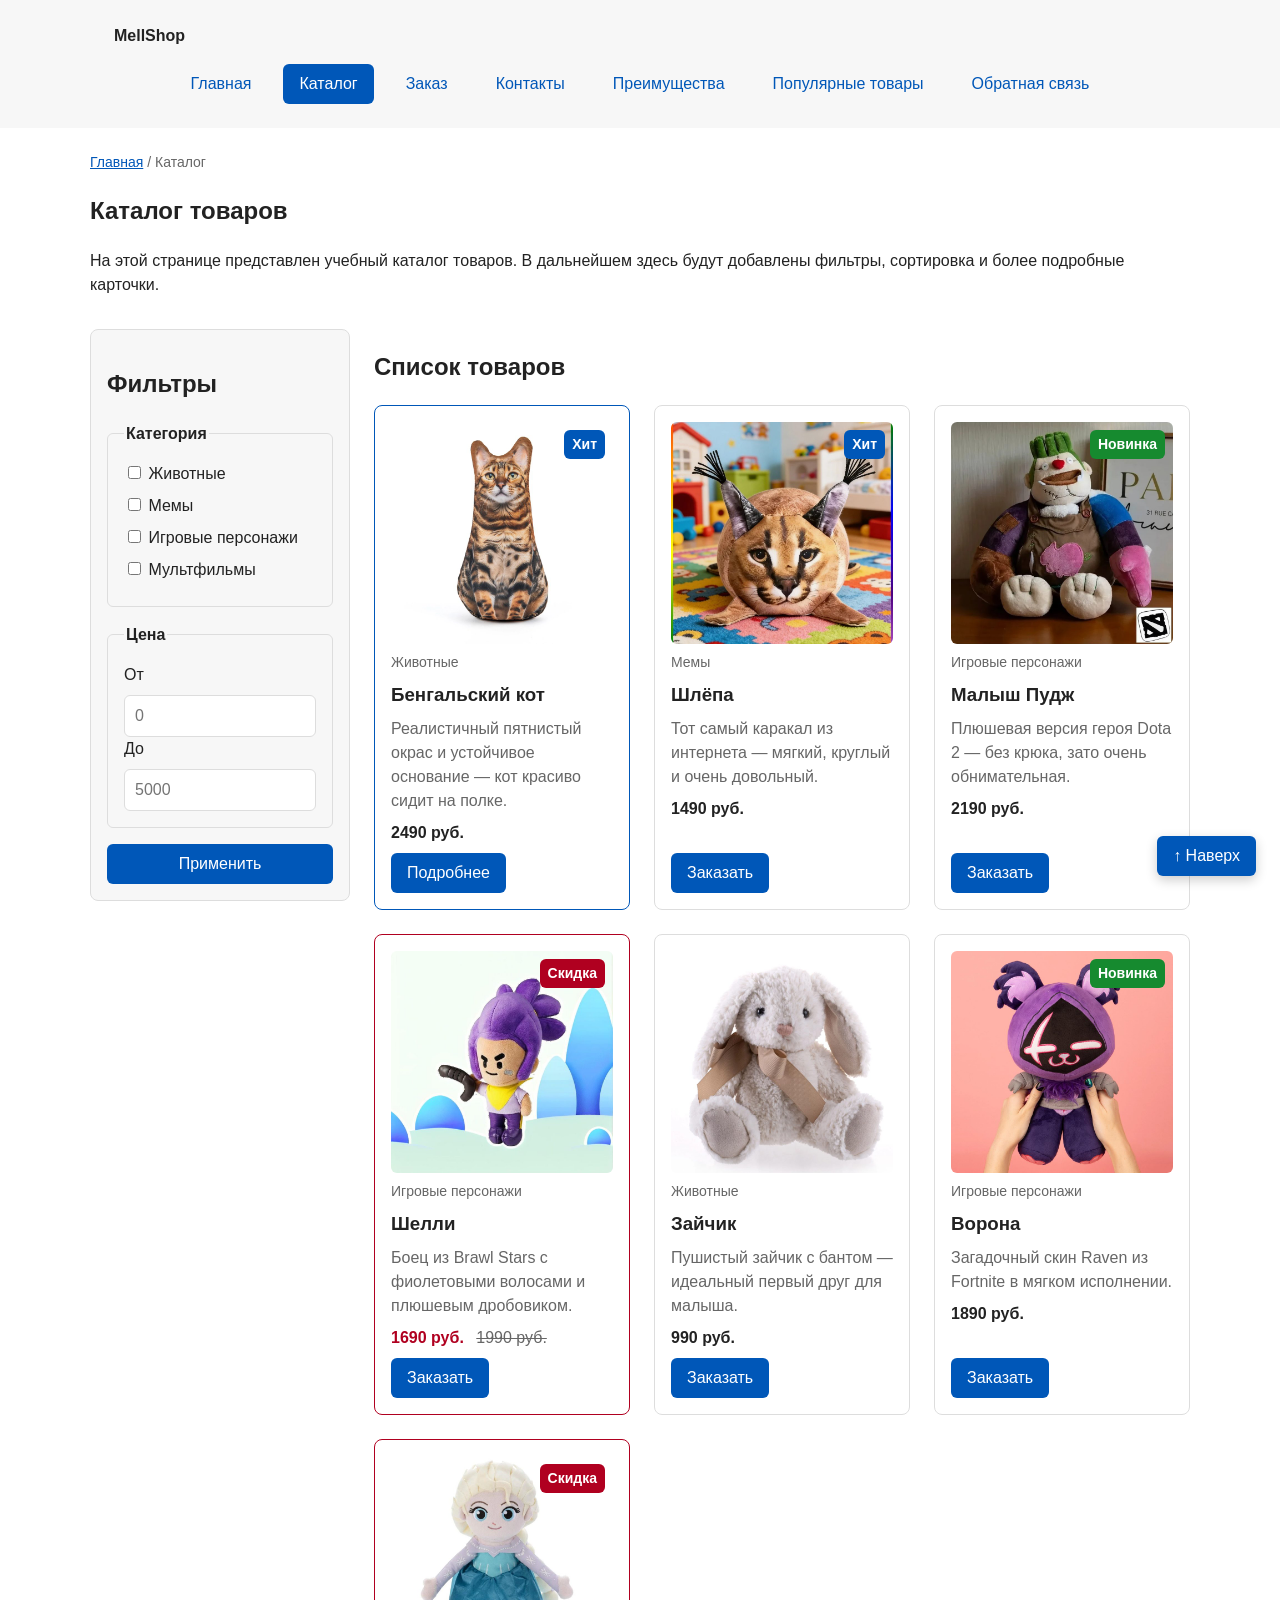
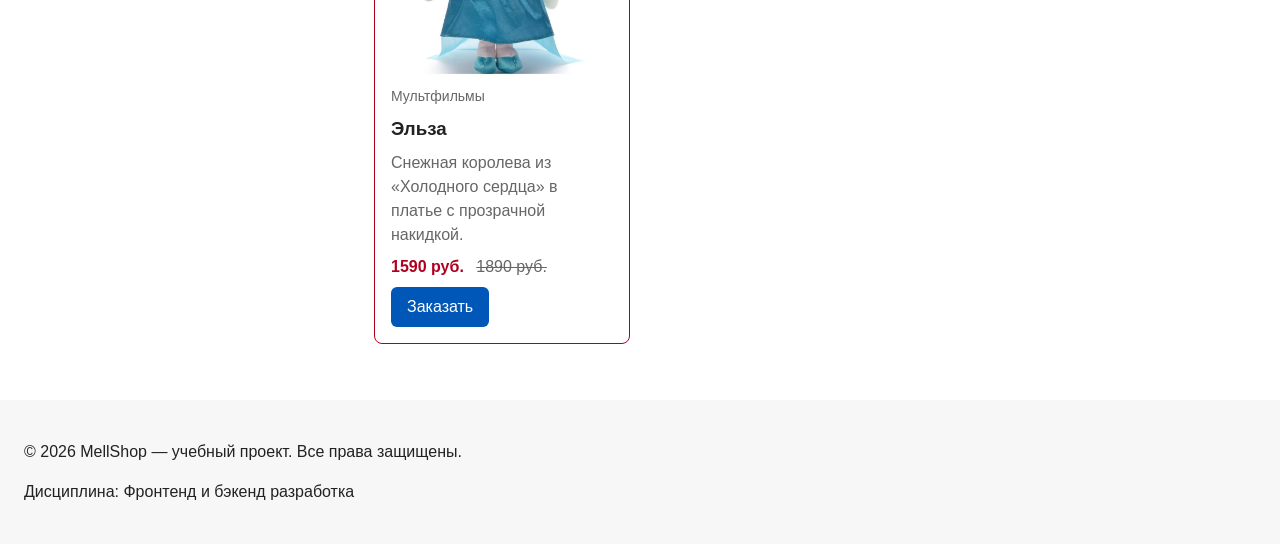
==== commit 828e6632: "feat: добавил скользящее окно фильтров и кнопку для поднятие на верх страницы" ====
--- a/catalog.html
+++ b/catalog.html
@@ -217,5 +217,8 @@
     <p>&copy; 2026 MellShop — учебный проект. Все права защищены.</p>
     <p>Дисциплина: Фронтенд и бэкенд разработка</p>
   </footer>
+
+  <a class="button button--primary to-top" href="#">↑ Наверх</a>
+
 </body>
 </html>
--- a/css/style.css
+++ b/css/style.css
@@ -261,6 +261,18 @@
   cursor: not-allowed;
 }
 
+/*
+  Кнопка «Наверх» — блок to-top.
+  Внешний вид берётся из .button и .button--primary (БЭМ-микс),
+  здесь только положение: всегда в правом нижнем углу окна.
+*/
+.to-top {
+  position: fixed;
+  right: var(--space-lg);
+  bottom: var(--space-lg);
+  z-index: 10;
+  box-shadow: 0 4px 12px rgba(0, 0, 0, 0.2);
+}
 
 /* ===============================
    4. Компоненты страницы
@@ -599,6 +611,9 @@
   Боковая панель с фильтрами — область filters.
 */
 .catalog-filters {
+  position: sticky;
+  top: var(--space-md);
+  align-self: start;
   grid-area: filters;
   padding: var(--space-md);
   border: 1px solid var(--color-border);
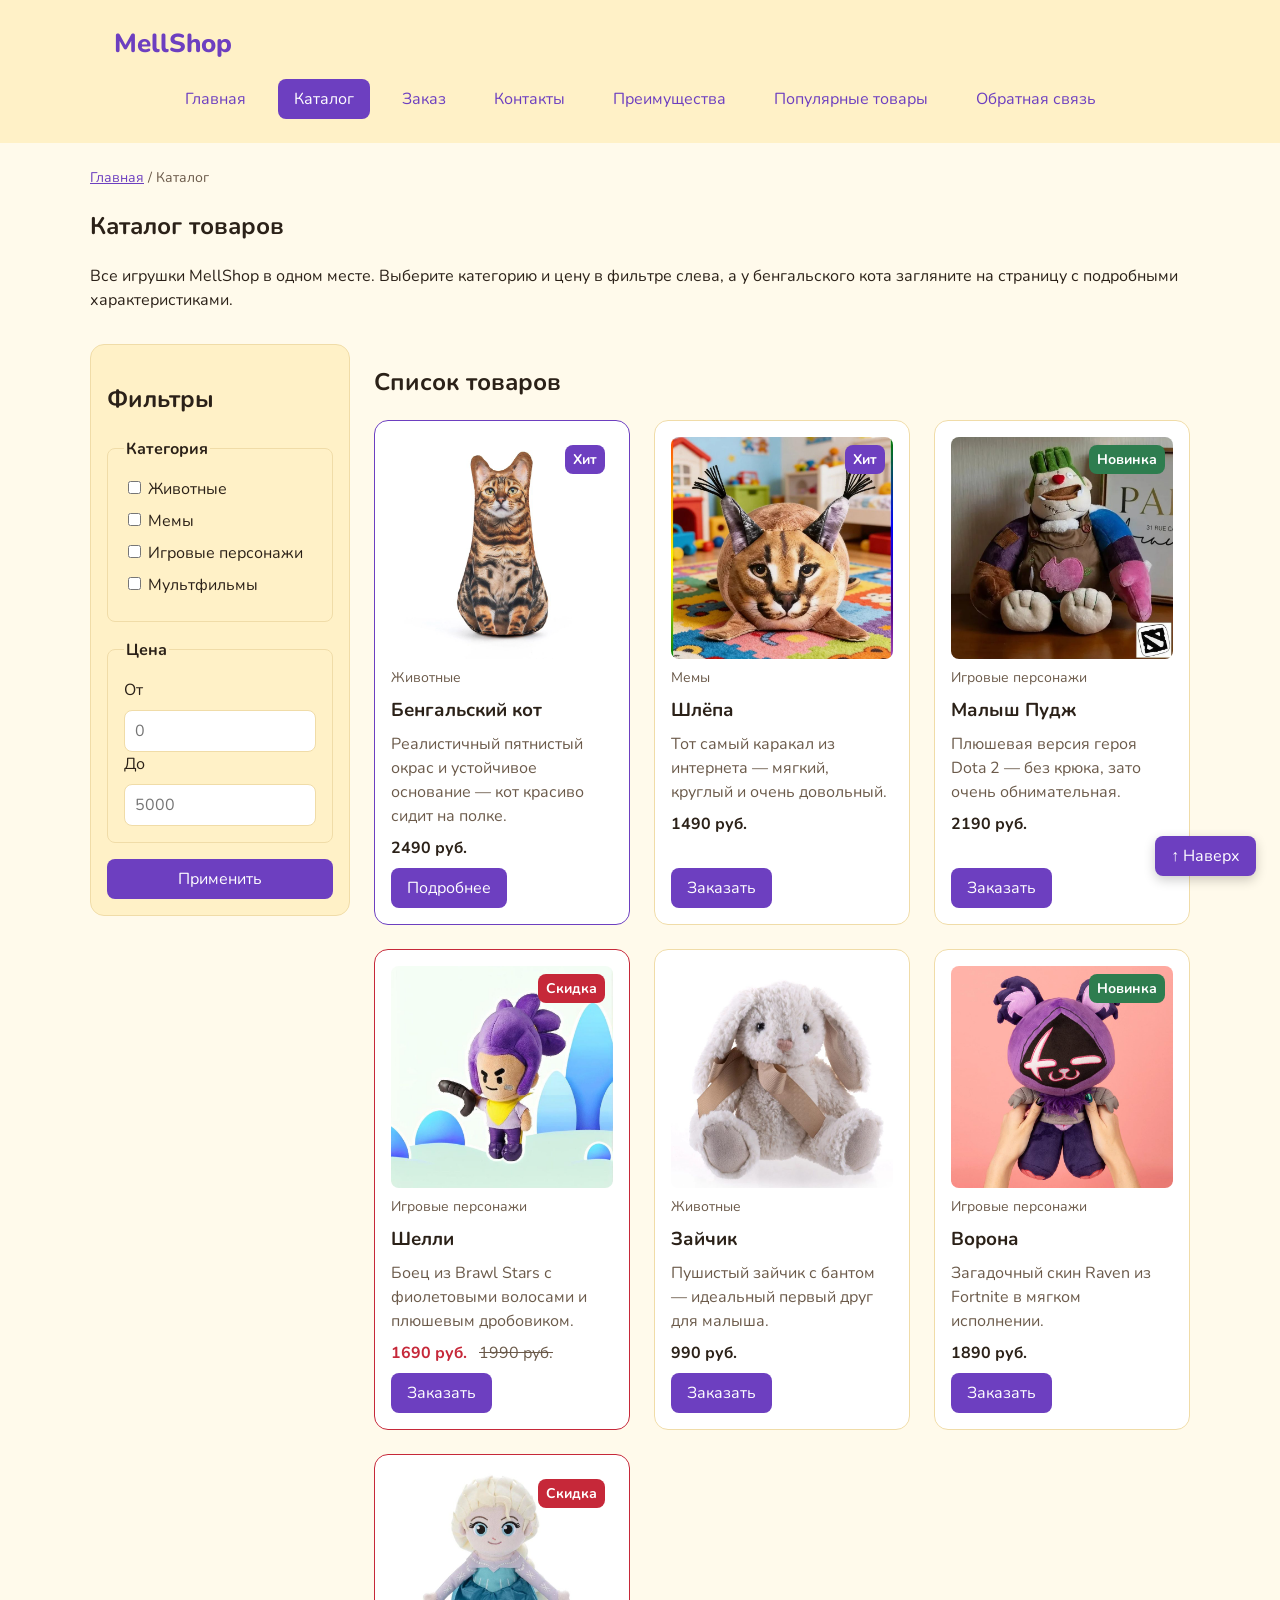
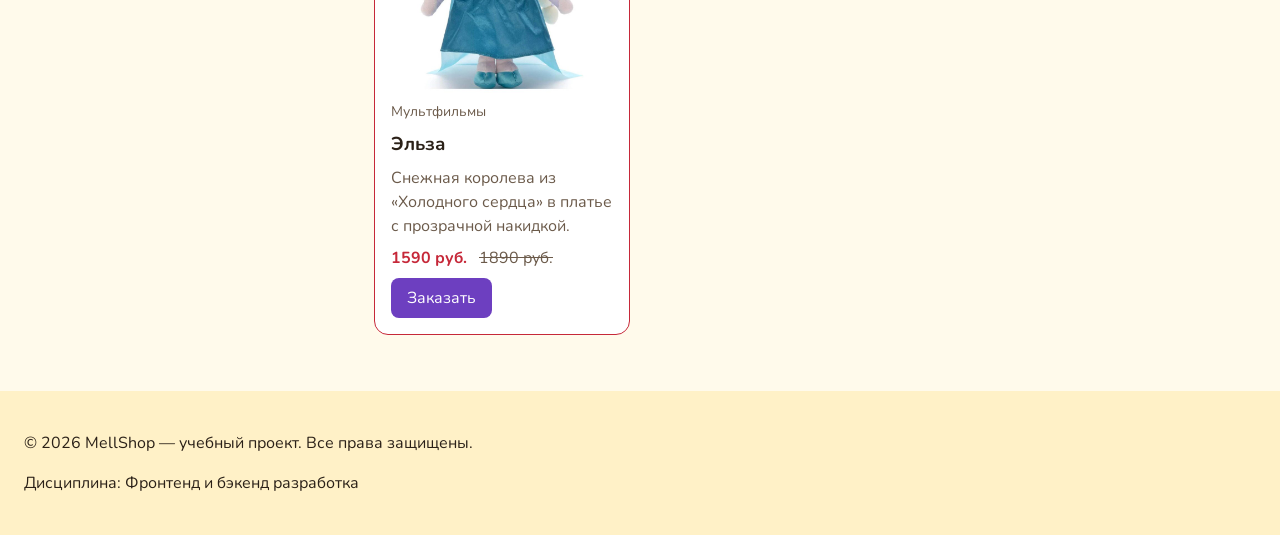
==== commit cc9a9d30: "feat: добавил частые вопросы, перемещение с помощью кнопки Tab, дописал редми" ====
--- a/catalog.html
+++ b/catalog.html
@@ -12,6 +12,7 @@
   <link rel="stylesheet" href="css/style.css">
 </head>
 <body>
+  <a class="button button--primary skip-link" href="#main">Перейти к содержимому</a>
   <header class="site-header">
     <div class="site-header__inner">
       <a class="site-header__logo" href="index.html">MellShop</a>
@@ -19,7 +20,7 @@
       <nav class="site-nav" aria-label="Основная навигация">
         <ul class="site-nav__list">
           <li class="site-nav__item"><a class="site-nav__link" href="index.html">Главная</a></li>
-          <li class="site-nav__item"><a class="site-nav__link site-nav__link--active" href="catalog.html">Каталог</a></li>
+          <li class="site-nav__item"><a class="site-nav__link site-nav__link--active" href="catalog.html" aria-current="page">Каталог</a></li>
           <li class="site-nav__item"><a class="site-nav__link" href="order.html">Заказ</a></li>
           <li class="site-nav__item"><a class="site-nav__link" href="contacts.html">Контакты</a></li>
           <li class="site-nav__item"><a class="site-nav__link" href="index.html#advantages">Преимущества</a></li>
@@ -30,18 +31,17 @@
     </div>
   </header>
 
-  <main>
+  <main id="main">
     <nav class="breadcrumbs" aria-label="Хлебные крошки">
       <a class="breadcrumbs__link" href="index.html">Главная</a>
-      <span class="breadcrumbs__current">Каталог</span>
+      <span class="breadcrumbs__current" aria-current="page">Каталог</span>
     </nav>
 
     <section class="section">
       <h1>Каталог товаров</h1>
       <p>
-        На этой странице представлен учебный каталог товаров.
-        В дальнейшем здесь будут добавлены фильтры, сортировка и более
-        подробные карточки.
+        Все игрушки MellShop в одном месте. Выберите категорию и цену в фильтре
+        слева, а у бенгальского кота загляните на страницу с подробными характеристиками.
       </p>
     </section>
 
@@ -50,38 +50,38 @@
         <h2>Фильтры</h2>
 
         <form class="filters-form" action="#" method="get">
-          <fieldset>
-            <legend>Категория</legend>
-
-            <label>
+          <fieldset class="filters-form__group">
+            <legend class="filters-form__legend">Категория</legend>
+
+            <label class="filters-form__label">
               <input type="checkbox" name="category" value="animals">
               Животные
             </label>
 
-            <label>
+            <label class="filters-form__label">
               <input type="checkbox" name="category" value="memes">
               Мемы
             </label>
 
-            <label>
+            <label class="filters-form__label">
               <input type="checkbox" name="category" value="games">
               Игровые персонажи
             </label>
 
-            <label>
+            <label class="filters-form__label">
               <input type="checkbox" name="category" value="cartoons">
               Мультфильмы
             </label>
           </fieldset>
 
-          <fieldset>
-            <legend>Цена</legend>
-
-            <label for="price-from">От</label>
-            <input id="price-from" name="price-from" type="number" min="0" placeholder="0">
-
-            <label for="price-to">До</label>
-            <input id="price-to" name="price-to" type="number" min="0" placeholder="5000">
+          <fieldset class="filters-form__group">
+            <legend class="filters-form__legend">Цена</legend>
+
+            <label class="filters-form__label" for="price-from">От</label>
+            <input class="filters-form__input" id="price-from" name="price-from" type="number" min="0" placeholder="0">
+
+            <label class="filters-form__label" for="price-to">До</label>
+            <input class="filters-form__input" id="price-to" name="price-to" type="number" min="0" placeholder="5000">
           </fieldset>
 
           <button class="button button--primary" type="submit">Применить</button>
--- a/css/style.css
+++ b/css/style.css
@@ -1,21 +1,30 @@
+/*
+  Шрифт Nunito с Google Fonts: округлые буквы подходят «мягкому» магазину.
+*/
+@import url("https://fonts.googleapis.com/css2?family=Nunito:wght@400;700;800&display=swap");
+
 /* ===============================
    1. Переменные проекта
    =============================== */
 
 :root {
-  /* Основные цвета проекта */
+  /* Основные цвета проекта: тёплая жёлто-фиолетовая палитра MellShop */
   --color-bg: #ffffff;
-  --color-text: #222222;
-  --color-muted: #666666;
-  --color-primary: #0057b8;
-  --color-primary-dark: #003f86;
-  --color-border: #dddddd;
-  --color-surface: #f7f7f7;
-  --color-surface-accent: #eef5ff;
-  --color-danger: #b00020;
-  --color-success: #168a2f;
-  --color-success-bg: #eefaf0;
+  --color-page: #fffaeb;
+  --color-text: #2b2118;
+  --color-muted: #6b5a4a;
+  --color-primary: #6d3fc0;
+  --color-primary-dark: #4f2a96;
+  --color-border: #f0dca8;
+  --color-surface: #fff1c7;
+  --color-surface-accent: #ffe49a;
+  --color-danger: #c62839;
+  --color-success: #2e7d4f;
+  --color-success-bg: #eaf7ef;
   --color-white: #ffffff;
+
+  /* Тень карточки при наведении */
+  --shadow-card: 0 8px 24px rgba(109, 63, 192, 0.18);
 
   /* Отступы */
   --space-xs: 4px;
@@ -25,9 +34,9 @@
   --space-xl: 32px;
 
   /* Скругления */
-  --radius-sm: 6px;
-  --radius-md: 8px;
-  --radius-lg: 12px;
+  --radius-sm: 8px;
+  --radius-md: 14px;
+  --radius-lg: 20px;
 
   /* Размеры */
   --container-width: 1100px;
@@ -62,10 +71,10 @@
 */
 body {
   margin: 0;
-  font-family: Arial, sans-serif;
+  font-family: "Nunito", Arial, sans-serif;
   line-height: 1.5;
   color: var(--color-text);
-  background-color: var(--color-bg);
+  background-color: var(--color-page);
 }
 
 /*
@@ -126,8 +135,9 @@
   Текстовый логотип.
 */
 .site-header__logo {
-  font-weight: 700;
-  color: var(--color-text);
+  font-size: 26px;
+  font-weight: 800;
+  color: var(--color-primary);
   text-decoration: none;
 }
 
@@ -274,6 +284,28 @@
   box-shadow: 0 4px 12px rgba(0, 0, 0, 0.2);
 }
 
+/*
+  Ссылка «Перейти к содержимому» для тех, кто управляет сайтом с клавиатуры.
+  Спрятана за верхним краем окна и выезжает, только когда получает фокус (клавиша Tab).
+*/
+.skip-link {
+  position: absolute;
+  top: -100px;
+  left: var(--space-md);
+  z-index: 20;
+}
+
+.skip-link:focus {
+  top: var(--space-md);
+}
+
+/*
+  После перехода по ссылке не обводим весь main пунктиром от правила :target.
+*/
+main:target {
+  outline: none;
+}
+
 /* ===============================
    4. Компоненты страницы
    =============================== */
@@ -286,7 +318,9 @@
   max-width: var(--container-width);
   margin: 0 auto var(--space-xl);
   padding: var(--space-xl) var(--space-lg);
-  background-color: var(--color-surface-accent);
+  background:
+    linear-gradient(rgba(255, 250, 235, 0.8), rgba(255, 250, 235, 0.8)),
+    url("../images/toy-store.jpg") center / cover;
   border-radius: var(--radius-lg);
 }
 
@@ -301,7 +335,7 @@
 /*
   Убираем лишний верхний отступ у заголовков разделов.
 */
-.section h2 {
+.section__title {
   margin-top: 0;
 }
 
@@ -324,10 +358,13 @@
   border: 1px solid var(--color-border);
   border-radius: var(--radius-md);
   background-color: var(--color-bg);
+  transition: transform 0.2s, box-shadow 0.2s, border-color 0.2s;
 }
 
 .product-card:hover {
   border-color: var(--color-primary);
+  transform: translateY(-4px);
+  box-shadow: var(--shadow-card);
 }
 
 /*
@@ -439,6 +476,35 @@
   background-color: var(--color-surface);
 }
 
+/*
+  Частые вопросы — блок faq.
+  Каждый вопрос — тег <details>: браузер сам раскрывает и сворачивает ответ, без JavaScript.
+*/
+.faq__item {
+  margin-bottom: var(--space-sm);
+  padding: var(--space-md);
+  border: 1px solid var(--color-border);
+  border-radius: var(--radius-md);
+  background-color: var(--color-bg);
+}
+
+.faq__question {
+  font-weight: 700;
+  cursor: pointer;
+}
+
+/*
+  У открытого вопроса (атрибут open) заголовок становится фирменного цвета.
+*/
+.faq__item[open] .faq__question {
+  color: var(--color-primary);
+}
+
+.faq__answer {
+  margin: var(--space-sm) 0 0;
+  color: var(--color-muted);
+}
+
 
 /* ===============================
    5. Форма и модальное окно
@@ -640,7 +706,7 @@
 /*
   Группа полей (категория, цена) в рамке.
 */
-.filters-form fieldset {
+.filters-form__group {
   margin: 0;
   padding: var(--space-md);
   border: 1px solid var(--color-border);
@@ -650,14 +716,14 @@
 /*
   Заголовок группы полей.
 */
-.filters-form legend {
+.filters-form__legend {
   font-weight: 700;
 }
 
 /*
   Каждая подпись с новой строки.
 */
-.filters-form label {
+.filters-form__label {
   display: block;
   margin-bottom: var(--space-sm);
 }
@@ -665,7 +731,7 @@
 /*
   Числовые поля цены — в едином стиле с полями формы заявки.
 */
-.filters-form input[type="number"] {
+.filters-form__input {
   width: 100%;
   padding: 8px 10px;
   border: 1px solid var(--color-border);
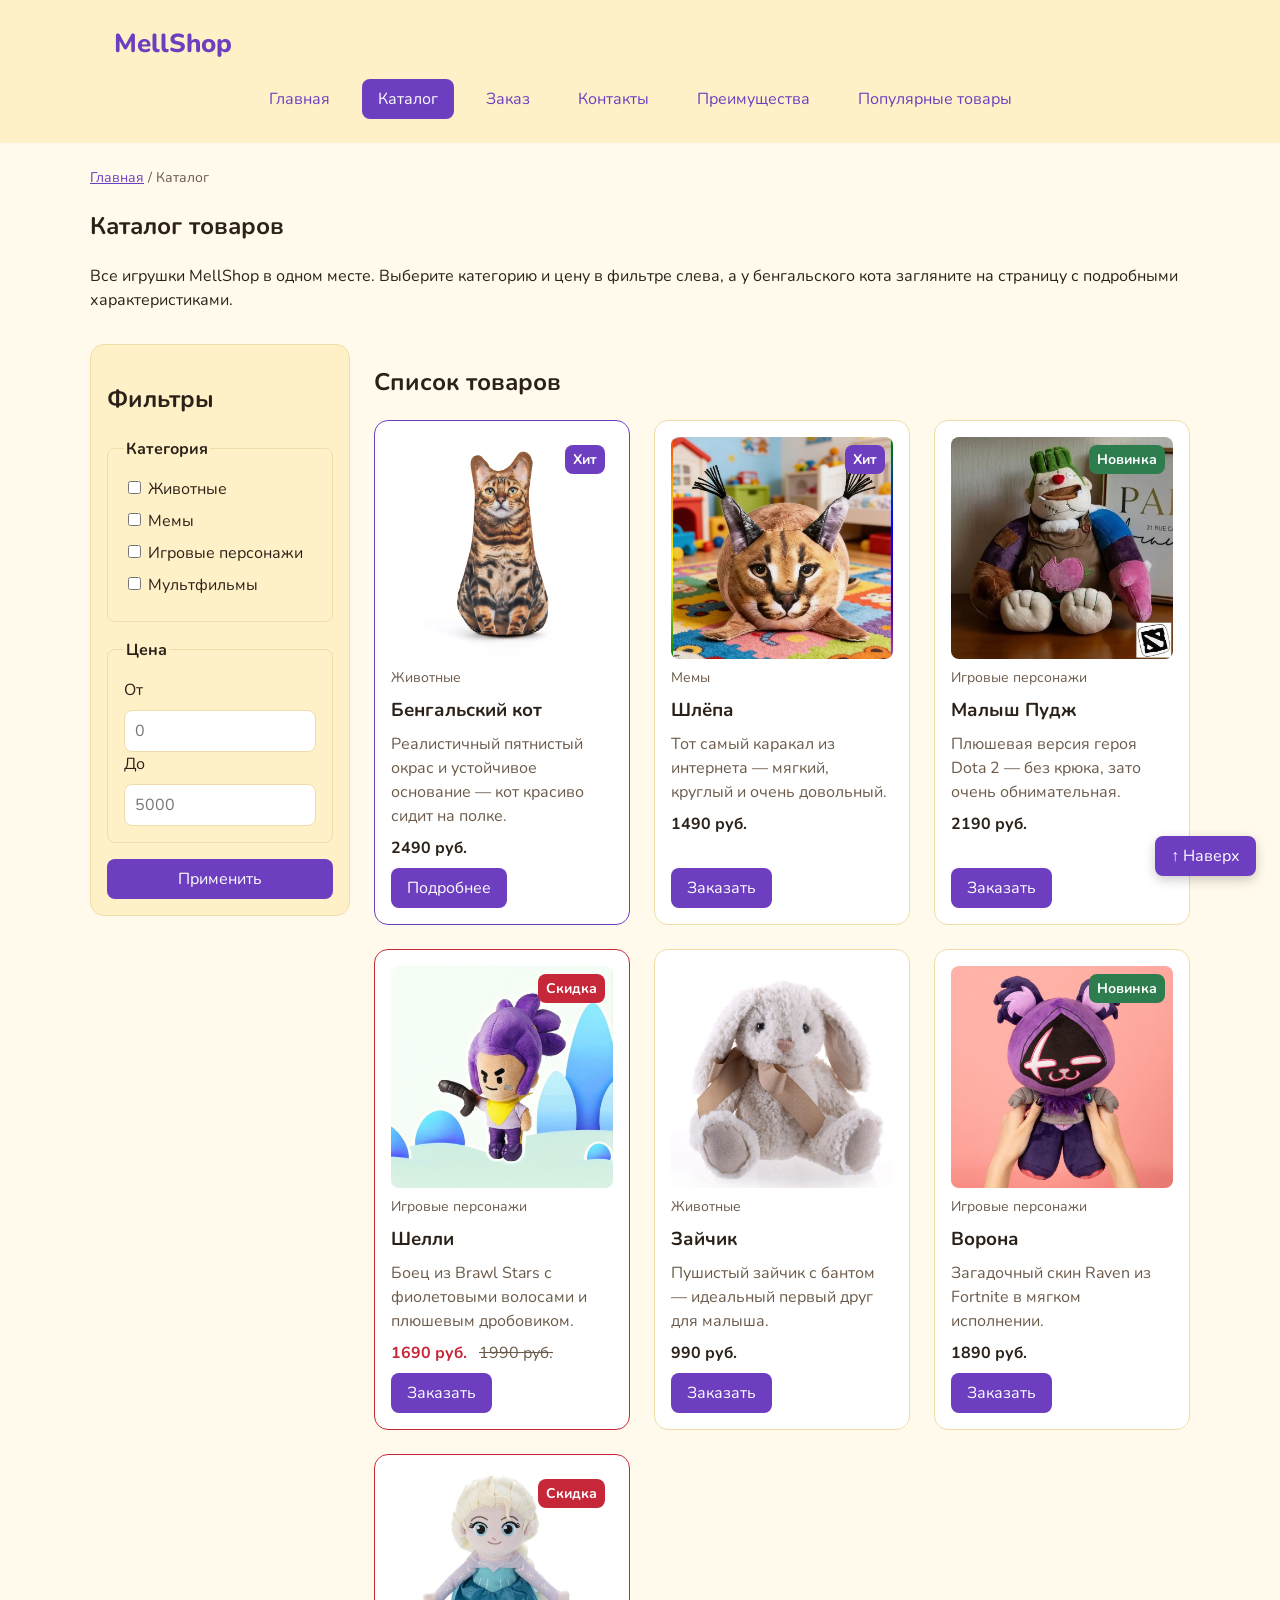
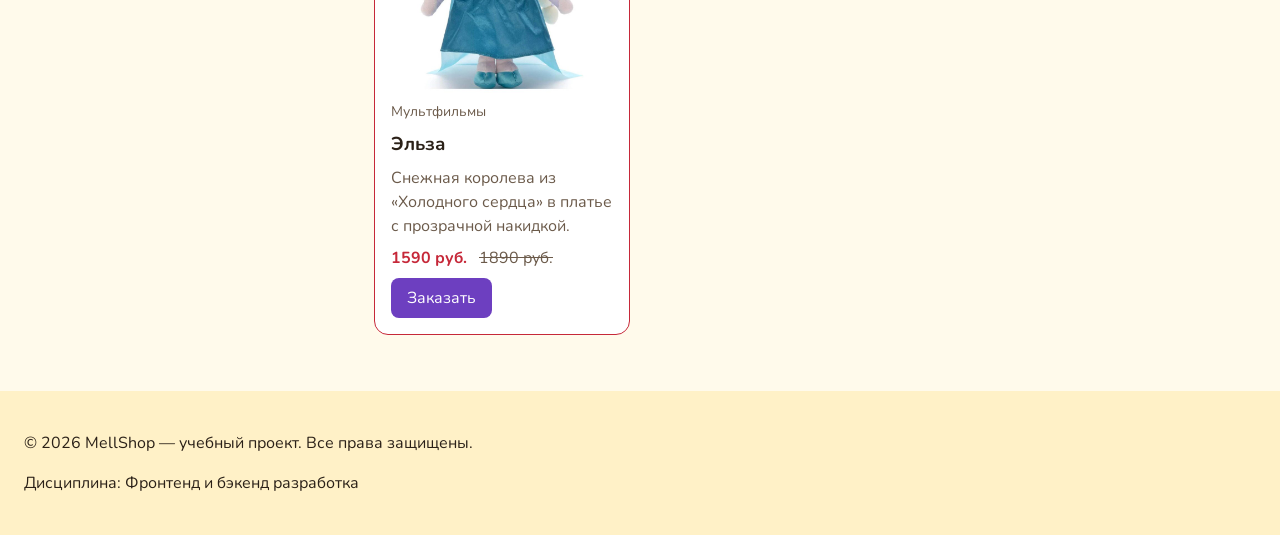
==== commit 620f5323: "Удалил обратную связь и вопросы" ====
--- a/catalog.html
+++ b/catalog.html
@@ -25,7 +25,6 @@
           <li class="site-nav__item"><a class="site-nav__link" href="contacts.html">Контакты</a></li>
           <li class="site-nav__item"><a class="site-nav__link" href="index.html#advantages">Преимущества</a></li>
           <li class="site-nav__item"><a class="site-nav__link" href="index.html#popular">Популярные товары</a></li>
-          <li class="site-nav__item"><a class="site-nav__link" href="index.html#contacts">Обратная связь</a></li>
         </ul>
       </nav>
     </div>
--- a/css/style.css
+++ b/css/style.css
@@ -476,35 +476,6 @@
   background-color: var(--color-surface);
 }
 
-/*
-  Частые вопросы — блок faq.
-  Каждый вопрос — тег <details>: браузер сам раскрывает и сворачивает ответ, без JavaScript.
-*/
-.faq__item {
-  margin-bottom: var(--space-sm);
-  padding: var(--space-md);
-  border: 1px solid var(--color-border);
-  border-radius: var(--radius-md);
-  background-color: var(--color-bg);
-}
-
-.faq__question {
-  font-weight: 700;
-  cursor: pointer;
-}
-
-/*
-  У открытого вопроса (атрибут open) заголовок становится фирменного цвета.
-*/
-.faq__item[open] .faq__question {
-  color: var(--color-primary);
-}
-
-.faq__answer {
-  margin: var(--space-sm) 0 0;
-  color: var(--color-muted);
-}
-
 
 /* ===============================
    5. Форма и модальное окно
